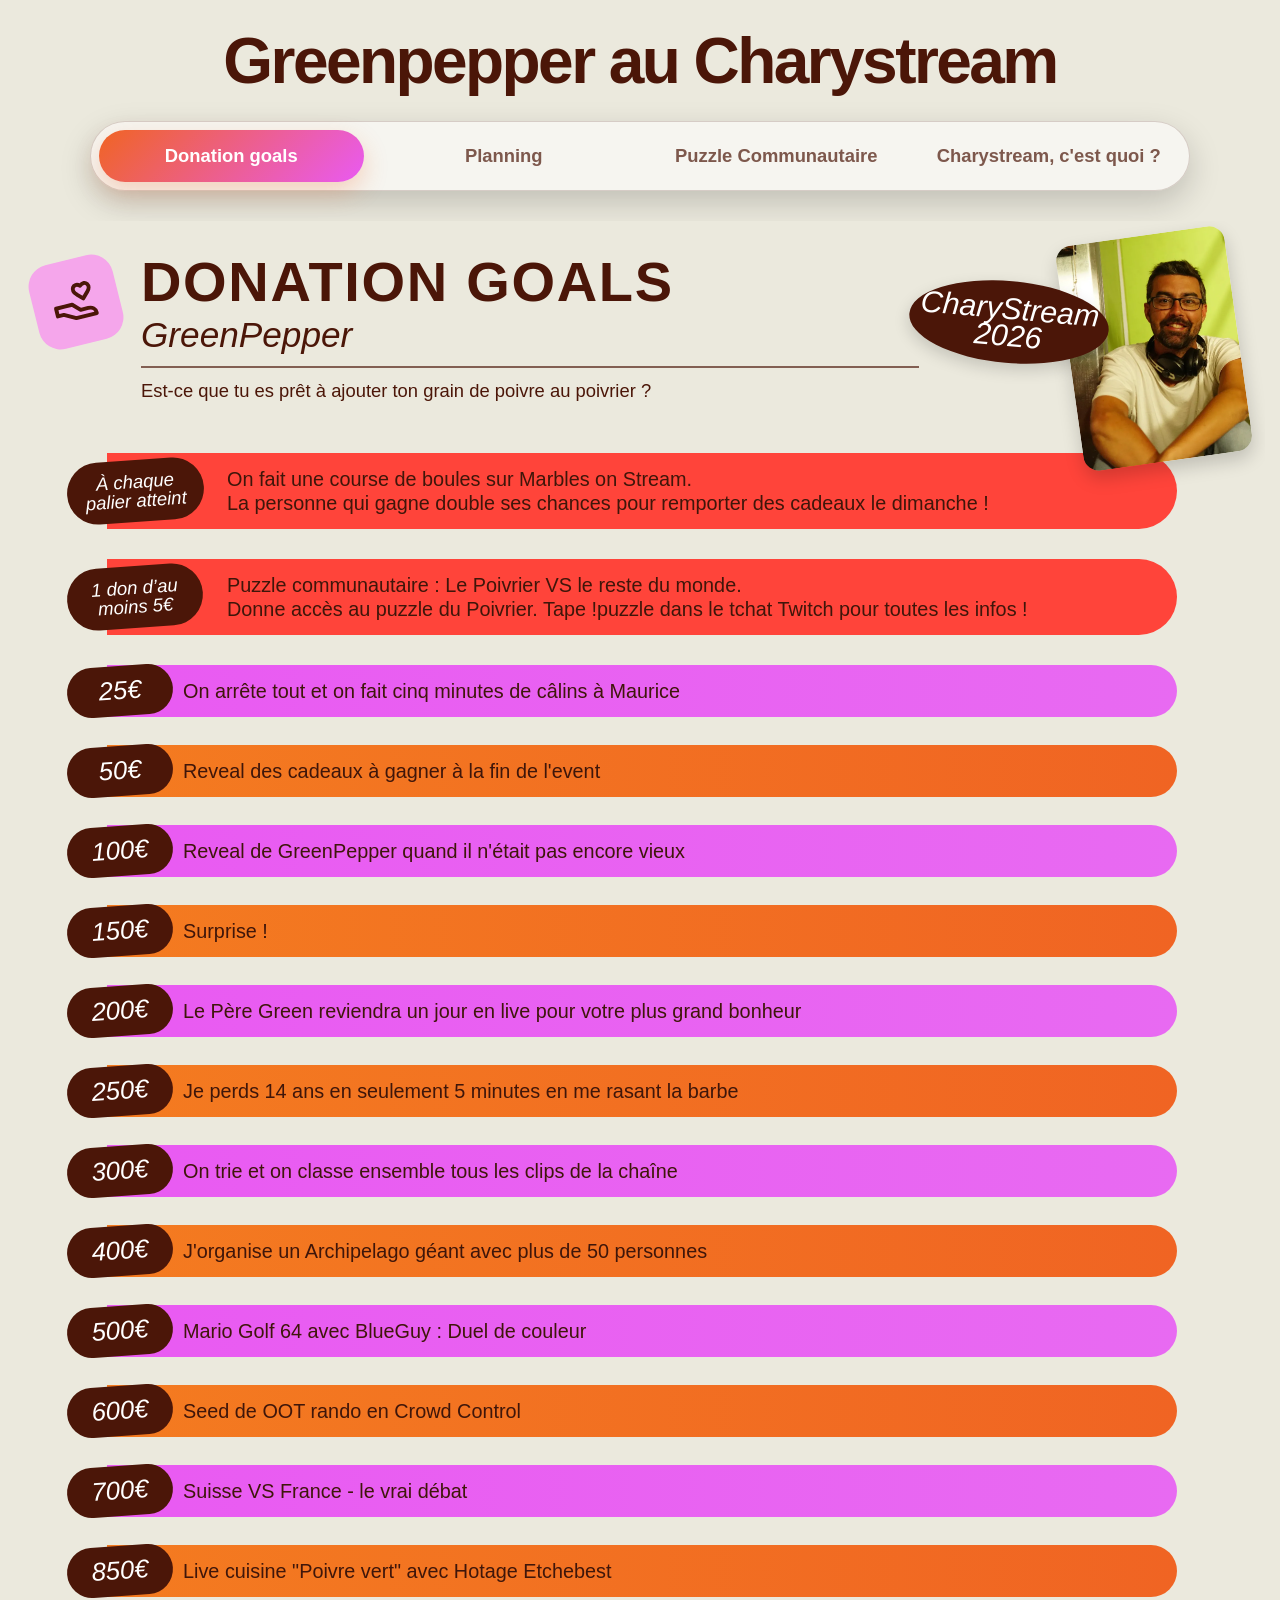
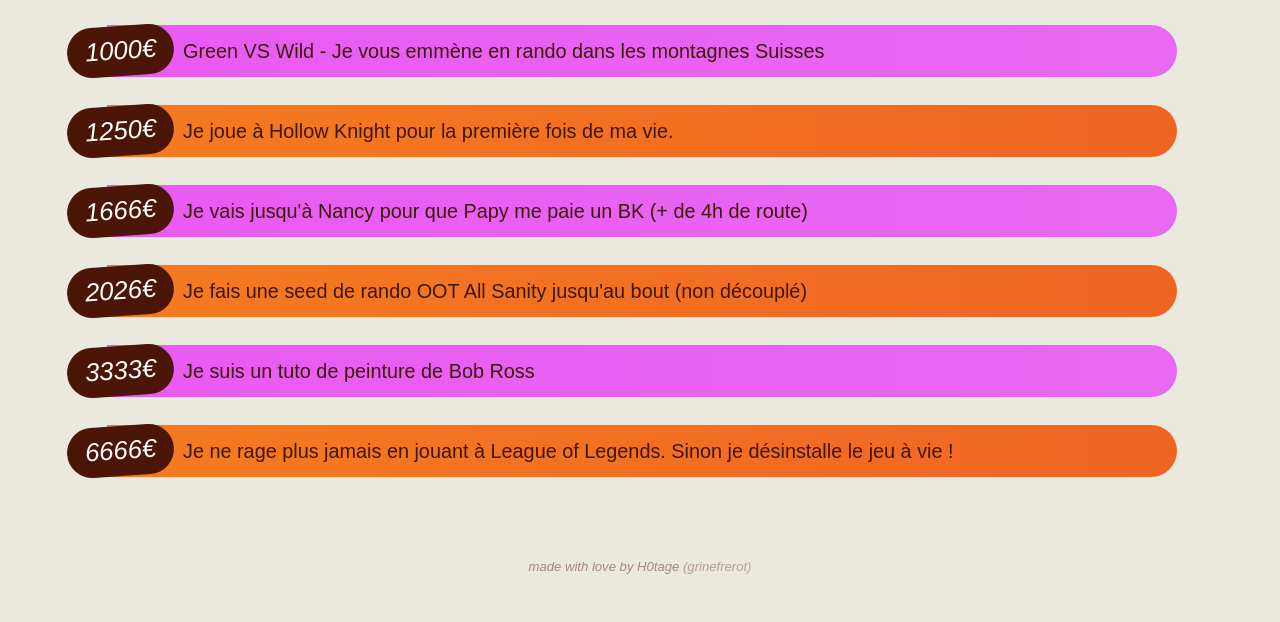
==== index.html @ 2144109a "Correct spelling of 'Lulua' and 'Bbout'" ====
<!doctype html>
<html lang="fr">
<head>
  <meta charset="utf-8">

  <title>Greenpepper au Charystream</title>

  <meta name="viewport" content="width=device-width, initial-scale=1">

  <link rel="stylesheet" href="css/style.css">
  <script src="js/app.js" defer></script>
</head>

<body>
  <main>
    <header class="page-title">
      <h1>Greenpepper au Charystream</h1>
    </header>

  <nav class="tabs" aria-label="Sélection du contenu">
    <button class="tab active" type="button" data-target="donation-goals">
    Donation goals
    </button>

    <button class="tab" type="button" data-target="planning">
    Planning
    </button>

    <button class="tab" type="button" data-target="puzzle-communautaire">
    Puzzle Communautaire
    </button>

    <button class="tab" type="button" data-target="charystream-info">
    Charystream, c'est quoi ?
    </button>
</nav>

    <section id="donation-goals" class="content active">
      <div class="goals-board">
        <div class="goals-header">
          <div class="goal-icon" aria-hidden="true">
            <svg viewBox="0 0 64 64">
              <path d="M18 34h9l8 8h9c5 0 8 3 8 7v1H28l-13-7H8v-9h10z"></path>
              <path d="M35 24c-7-6-1-15 6-9 7-6 13 3 6 9l-6 6z"></path>
            </svg>
          </div>

          <div class="goal-title-block">
            <h2 class="goal-title">Donation goals</h2>
            <div class="goal-subtitle">GreenPepper</div>
            <div class="header-line"></div>
            <p class="goal-intro">
              Est-ce que tu es prêt à ajouter ton grain de poivre au poivrier ?
            </p>
          </div>

          <div class="streamer-area">
            <div class="charystream-badge">CharyStream<br>2026</div>
            <img class="streamer-photo" src="assets/greenpepper.webp" alt="Greenpepper">
          </div>
        </div>

        <ul class="goals-list">
          <li class="goal-row red fil-rouge">
            <span class="amount amount-long">À chaque<br>palier atteint</span>
            <span>
              On fait une course de boules sur Marbles on Stream.<br>
              La personne qui gagne double ses chances pour remporter des cadeaux le dimanche !
            </span>
          </li>

          <li class="goal-row red fil-rouge">
            <span class="amount amount-long">1 don d’au<br>moins 5€</span>
            <span>
              Puzzle communautaire : Le Poivrier VS le reste du monde.<br>
              Donne accès au puzzle du Poivrier. Tape !puzzle dans le tchat Twitch pour toutes les infos !
            </span>
          </li>

          <li class="goal-row pink">
            <span class="amount">25€</span>
            <span>On arrête tout et on fait cinq minutes de câlins à Maurice</span>
          </li>

          <li class="goal-row orange">
            <span class="amount">50€</span>
            <span>Reveal des cadeaux à gagner à la fin de l'event</span>
          </li>

          <li class="goal-row pink">
            <span class="amount">100€</span>
            <span>Reveal de GreenPepper quand il n'était pas encore vieux</span>
          </li>

          <li class="goal-row orange">
            <span class="amount">150€</span>
            <span>Surprise !</span>
          </li>

          <li class="goal-row pink">
            <span class="amount">200€</span>
            <span>Le Père Green reviendra un jour en live pour votre plus grand bonheur</span>
          </li>

          <li class="goal-row orange">
            <span class="amount">250€</span>
            <span>Je perds 14 ans en seulement 5 minutes en me rasant la barbe</span>
          </li>

          <li class="goal-row pink">
            <span class="amount">300€</span>
            <span>On trie et on classe ensemble tous les clips de la chaîne</span>
          </li>

          <li class="goal-row orange">
            <span class="amount">400€</span>
            <span>J'organise un Archipelago géant avec plus de 50 personnes</span>
          </li>

          <li class="goal-row pink">
            <span class="amount">500€</span>
            <span>Mario Golf 64 avec BlueGuy : Duel de couleur</span>
          </li>

          <li class="goal-row orange">
            <span class="amount">600€</span>
            <span>Seed de OOT rando en Crowd Control</span>
          </li>

          <li class="goal-row pink">
            <span class="amount">700€</span>
            <span>Suisse VS France - le vrai débat</span>
          </li>

          <li class="goal-row orange">
            <span class="amount">850€</span>
            <span>Live cuisine "Poivre vert" avec Hotage Etchebest</span>
          </li>

          <li class="goal-row pink">
            <span class="amount">1000€</span>
            <span>Green VS Wild - Je vous emmène en rando dans les montagnes Suisses</span>
          </li>

          <li class="goal-row orange">
            <span class="amount">1250€</span>
            <span>Je joue à Hollow Knight pour la première fois de ma vie.</span>
          </li>

          <li class="goal-row pink">
            <span class="amount">1666€</span>
            <span>Je vais jusqu'à Nancy pour que Papy me paie un BK (+ de 4h de route)</span>
          </li>

          <li class="goal-row orange">
            <span class="amount">2026€</span>
            <span>Je fais une seed de rando OOT All Sanity jusqu'au bout (non découplé)</span>
          </li>

          <li class="goal-row pink">
            <span class="amount">3333€</span>
            <span>Je suis un tuto de peinture de Bob Ross</span>
          </li>

          <li class="goal-row orange">
            <span class="amount">6666€</span>
            <span>Je ne rage plus jamais en jouant à League of Legends. Sinon je désinstalle le jeu à vie !</span>
          </li>
        </ul>
      </div>
    </section>

    <section id="planning" class="content">
      <div class="schedule-board">
        <header class="schedule-header">
          <h2>Planning du week-end</h2>
          <p>Programme définitif du Charystream.</p>
        </header>

        <div class="schedule-timeline" aria-label="Planning vertical du Charystream">
          <div class="day-separator">
            <span>Vendredi · 4 activités</span>
          </div>

          <article class="schedule-item orange"
            data-start="2026-07-03T16:00:00+02:00"
            data-end="2026-07-03T17:30:00+02:00">
            <div class="schedule-time">16h - 17h30</div>
            <div class="schedule-content">
              <h3>Start</h3>
              <p>Accueil : Blabla + donation goals</p>
            </div>
          </article>

          <article class="schedule-item pink"
            data-start="2026-07-03T17:30:00+02:00"
            data-end="2026-07-03T18:30:00+02:00">
            <div class="schedule-time">17h30 - 18h30</div>
            <div class="schedule-content">
              <h3>Puzzle communautaire</h3>
              <p>Présentation et explications</p>

              <div class="people-list">
                <span class="person-chip">Cryo</span>
                <span class="person-chip">Lulaa</span>
                <span class="person-chip">La_Debandade_Live</span>
                <span class="person-chip">Louvina</span>
                <span class="person-chip">Akylusan</span>
                <span class="person-chip">Bubble_kittycat</span>
                <span class="person-chip">MatthFlow</span>
                <span class="person-chip">GreenPepper</span>
                <span class="person-chip">Keroex</span>
                <span class="person-chip">Miss_Queenie</span>
                <span class="person-chip">Baout</span>
              </div>
            </div>
          </article>

          <article class="schedule-item orange"
            data-start="2026-07-03T18:30:00+02:00"
            data-end="2026-07-03T21:00:00+02:00">
            <div class="schedule-time">18h30 - 21h</div>
            <div class="schedule-content">
              <h3>JackBox Party</h3>
              <p>Avec streameureuses + viewereuses</p>
            </div>
          </article>

          <article class="schedule-item pink"
            data-start="2026-07-03T21:00:00+02:00"
            data-end="2026-07-04T00:00:00+02:00">
            <div class="schedule-time">21h - 00h</div>
            <div class="schedule-content">
              <h3>A Way Out</h3>
              <p>Coop à deux</p>

              <div class="people-list">
                <span class="person-chip">Eido</span>
              </div>
            </div>
          </article>

          <div class="day-separator">
            <span>Samedi · 8 activités</span>
          </div>

          <article class="schedule-item orange"
            data-start="2026-07-04T00:00:00+02:00"
            data-end="2026-07-04T01:00:00+02:00">
            <div class="schedule-time">00h - 1h</div>
            <div class="schedule-content">
              <h3>A Way Out</h3>
              <p>Coop à deux</p>

              <div class="people-list">
                <span class="person-chip">Eido</span>
              </div>
            </div>
          </article>

          <article class="schedule-item pink"
            data-start="2026-07-04T09:00:00+02:00"
            data-end="2026-07-04T11:00:00+02:00">
            <div class="schedule-time">9h - 11h</div>
            <div class="schedule-content">
              <h3>Déjeuner + blabla</h3>
              <p>On se réveille chill, on mange, on fait le point sur l'event.</p>
            </div>
          </article>

          <article class="schedule-item orange"
            data-start="2026-07-04T11:00:00+02:00"
            data-end="2026-07-04T14:00:00+02:00">
            <div class="schedule-time">11h - 14h</div>
            <div class="schedule-content">
              <h3>Just Shapes &amp; Beats</h3>
              <p>Speedrun Any% + BossRush% + libre</p>
            </div>
          </article>

          <article class="schedule-item pink"
            data-start="2026-07-04T14:00:00+02:00"
            data-end="2026-07-04T15:00:00+02:00">
            <div class="schedule-time">14h - 15h</div>
            <div class="schedule-content">
              <h3>Point de situation event</h3>
              <p>Donation goals, explications sur l'association, puzzle, ...</p>
            </div>
          </article>

          <article class="schedule-item orange"
            data-start="2026-07-04T15:00:00+02:00"
            data-end="2026-07-04T16:00:00+02:00">
            <div class="schedule-time">15h - 16h</div>
            <div class="schedule-content">
              <h3>Coffee break</h3>
              <p>Vidéo aléatoire pour vous occuper sans moi</p>
            </div>
          </article>

          <article class="schedule-item pink"
            data-start="2026-07-04T16:00:00+02:00"
            data-end="2026-07-04T17:00:00+02:00">
            <div class="schedule-time">16h - 17h</div>
            <div class="schedule-content">
              <h3>OOT Randomizer</h3>
              <p>Annonce très spéciale</p>
            </div>
          </article>

          <article class="schedule-item orange"
            data-start="2026-07-04T17:00:00+02:00"
            data-end="2026-07-04T21:00:00+02:00">
            <div class="schedule-time">17h - 21h</div>
            <div class="schedule-content">
              <h3>OOT Randomizer</h3>
              <p>Avec Monsieur Papy_Grant</p>

              <div class="people-list">
                <span class="person-chip">Papy_Grant</span>
              </div>
            </div>
          </article>

          <article class="schedule-item pink"
            data-start="2026-07-04T21:00:00+02:00"
            data-end="2026-07-05T00:00:00+02:00">
            <div class="schedule-time">21h - 00h</div>
            <div class="schedule-content">
              <h3>Jeux communautaires</h3>
              <p>Quizz culture G, Guess the Audio, Le Juste Prix</p>

              <div class="people-list">
                <span class="person-chip">Toutes personnes intéressées</span>
              </div>
            </div>
          </article>

          <div class="day-separator">
            <span>Dimanche · 7 activités</span>
          </div>

          <article class="schedule-item orange"
            data-start="2026-07-05T00:00:00+02:00"
            data-end="2026-07-05T03:00:00+02:00">
            <div class="schedule-time">00h - 03h</div>
            <div class="schedule-content">
              <h3>MECCHA CHAMELEON</h3>
              <p>Coop avec pleins de gens ZINZIN</p>

              <div class="people-list">
                <span class="person-chip">Eido</span>
                <span class="person-chip">Akylusan</span>
                <span class="person-chip">B_Bulle</span>
                <span class="person-chip">Cryo</span>
                <span class="person-chip">et pleins d'autres zinzin !</span>
              </div>
            </div>
          </article>

          <article class="schedule-item pink"
            data-start="2026-07-05T10:00:00+02:00"
            data-end="2026-07-05T11:00:00+02:00">
            <div class="schedule-time">10h - 11h</div>
            <div class="schedule-content">
              <h3>Réveil déjeuner + blabla</h3>
              <p>Tout doux... y fait chaud !</p>
            </div>
          </article>

          <article class="schedule-item orange"
            data-start="2026-07-05T11:00:00+02:00"
            data-end="2026-07-05T15:00:00+02:00">
            <div class="schedule-time">11h - 15h</div>
            <div class="schedule-content">
              <h3>Biped 2</h3>
              <p>Coop à deux</p>

              <div class="people-list">
                <span class="person-chip">Cryo</span>
              </div>
            </div>
          </article>

          <article class="schedule-item pink"
            data-start="2026-07-05T15:00:00+02:00"
            data-end="2026-07-05T16:00:00+02:00">
            <div class="schedule-time">15h - 16h</div>
            <div class="schedule-content">
              <h3>Coffee Break</h3>
              <p>Vidéo aléatoire pour vous occuper sans moi</p>
            </div>
          </article>

          <article class="schedule-item orange"
            data-start="2026-07-05T16:00:00+02:00"
            data-end="2026-07-05T19:00:00+02:00">
            <div class="schedule-time">16h - 19h</div>
            <div class="schedule-content">
              <h3>Sword of the Sea</h3>
              <p>Découverte avec vous de cette pépite</p>
            </div>
          </article>

          <article class="schedule-item pink"
            data-start="2026-07-05T19:00:00+02:00"
            data-end="2026-07-05T20:00:00+02:00">
            <div class="schedule-time">19h - 20h</div>
            <div class="schedule-content">
              <h3>Les KDO !</h3>
              <p>Tirage au sooooort !</p>
            </div>
          </article>

          <article class="schedule-item orange"
            data-start="2026-07-05T20:00:00+02:00"
            data-end="2026-07-06T00:00:00+02:00">
            <div class="schedule-time">20h - 00h</div>
            <div class="schedule-content">
              <h3>Mini jeux</h3>
              <p>Pour terminer l'event en beauté</p>

              <div class="people-list">
                <span class="person-chip">Tout pleins de belles personnes</span>
              </div>
            </div>
          </article>
        </div>
      </div>
    </section>

<section id="puzzle-communautaire" class="content">
  <div class="puzzle-board">
    <header class="puzzle-header">
      <h2>Puzzle Communautaire</h2>
      <p>Le Poivrier VS le reste du monde</p>
      <p class="puzzle-credit">Merci Lorexe pour la création de ce tutoriel</p>
    </header>

    <div class="puzzle-content">
      <article class="puzzle-hero-card">
        <div>
          <h3>Principe du jeu</h3>
          <p>
            Il s’agit d’un puzzle communautaire multijoueur. En début de partie,
            vous n’avez pas toutes les pièces : seulement une poignée d’environ
            270 pièces.
          </p>
          <p>
            De nouveaux lots de 100 pièces se débloquent au fur et à mesure que
            le puzzle avance.
          </p>
          <p>
            Si vous voyez d’autres pièces bouger, ce n’est pas un fantôme :
            d’autres personnes jouent en même temps.
          </p>
        </div>

        <div class="puzzle-quick-info">
          <span>🧩 Multijoueur</span>
          <span>🔓 Pièces débloquées progressivement</span>
          <span>💬 Mini-chat intégré</span>
        </div>
      </article>

<article class="puzzle-card">
  <h3>Comment rejoindre ?</h3>

  <p>
    Rendez-vous sur la page du jeu, puis connectez-vous avec les informations
    reçues avec le guide.
  </p>

  <a class="puzzle-button" href="https://jigsaw-ap.netlify.app/" target="_blank" rel="noopener">
    Ouvrir le jeu
  </a>

  <p class="puzzle-note">
    Il n’y a pas besoin de mot de passe : remplissez les champs demandés,
    puis cliquez sur <strong>Login &amp; Connect</strong>.
  </p>

  <img
    class="puzzle-screen"
    src="assets/puzzle_screen1.webp"
    alt="Écran de connexion au puzzle communautaire"
  >
</article>

      <article class="puzzle-card">
        <h3>Étape 1 — Télécharger l’image CharyStream</h3>
        <p>
          Avant de rejoindre la partie, téléchargez l’image CharyStream qui servira
          d’image de référence pour le puzzle.
        </p>

        <a class="puzzle-button" href="assets/Puzzle_CharyStream.webp" download>
        Télécharger l’image
        </a>
      </article>

<article class="puzzle-card">
  <h3>Étape 2 — Choisir l’image du puzzle</h3>

  <p>
    Dans le menu de droite du jeu, cliquez sur
    <strong>load custom image</strong>, puis sélectionnez l’image CharyStream
    téléchargée sur votre ordinateur.
  </p>

  <p>
    Si l’image apparaît correctement à l’écran, vous pouvez rejoindre la partie
    en cliquant sur le bouton vert <strong>Start</strong>.
  </p>

  <img
    class="puzzle-screen"
    src="assets/puzzle_screen2.webp"
    alt="Bouton load custom image dans le menu du puzzle"
  >
</article>

      <article class="puzzle-card">
        <h3>Étape 3 — Déplacer et pivoter les pièces</h3>
        <p>
          Les pièces se déplacent en maintenant le clic de la souris. Elles se déposent
          quand vous relâchez le clic.
        </p>
        <p>
          Tant que vous avez une pièce “en main”, utilisez la molette pour la faire
          tourner de 90°.
        </p>
      </article>

      <article class="puzzle-card">
        <h3>Étape 4 — Assembler les pièces</h3>
        <p>
          Si deux pièces peuvent s’assembler, elles le feront automatiquement
          lorsque vous les déposez côte à côte.
        </p>
      </article>

      <article class="puzzle-card">
  <h3>Étape 5 — Comprendre l’avancement</h3>

  <p>
    En haut à droite, le jeu affiche l’état d’avancement du puzzle.
  </p>

  <img
    class="puzzle-screen puzzle-screen-small"
    src="assets/puzzle_screen3.webp"
    alt="Indicateurs Merges du puzzle"
  >

  <div class="puzzle-definition-list">
    <div>
      <strong>Merges</strong>
      <span>Nombre total d’assemblages déjà réalisés.</span>
    </div>

    <div>
      <strong>Merges possible</strong>
      <span>Nombre d’assemblages réalisables avec les pièces actuellement disponibles.</span>
    </div>
  </div>

  <p class="puzzle-note">
    Exemple : s’il y a 20 assemblages réalisés et 70 assemblages possibles,
    il reste 50 assemblages à faire.
  </p>
</article>

      <article class="puzzle-card">
        <h3>Jouer sur écran tactile</h3>
        <p>
          Le jeu est utilisable sur écran tactile. La différence principale concerne
          la rotation des pièces.
        </p>
        <p>
          Quand vous déplacez une pièce avec un doigt, elle peut pivoter à 90°
          en déplaçant un deuxième doigt sur l’écran.
        </p>
      </article>

      <article class="puzzle-final-card">
        <h3>Bon jeu à tous.tes</h3>
        <p>
          Coopérez, discutez dans le mini-chat et aidez le Poivrier à venir à bout
          du puzzle communautaire.
        </p>
      </article>
    </div>
  </div>
</section>

<section id="charystream-info" class="content">
  <div class="charystream-board">
    <header class="charystream-header">
      <h2>Charystream, c'est quoi ?</h2>
      <p>Un événement caritatif en stream au profit de la lutte contre la sclérose en plaques.</p>
    </header>

<article class="charystream-hero-card">
  <h3>Le cœur battant de la solidarité</h3>

  <div class="charystream-date-badge">
    <strong>Édition 2026</strong>
    <span>Du vendredi 3 au dimanche 5 juillet 2026</span>
  </div>

  <p>
    CharyStream rassemble des streamer.euse.s autour d’une cause commune :
    soutenir la lutte contre la sclérose en plaques.
  </p>

        <p>
          Pendant l’événement, les lives, les activités et les dons permettent de
          sensibiliser le public, de soutenir la recherche et d’améliorer le quotidien
          des personnes touchées par la maladie.
        </p>

        <a class="charystream-button" href="https://charystream.com/" target="_blank" rel="noopener">
          Voir le site officiel
        </a>
      </article>

      <div class="charystream-stat-grid">
        <article class="charystream-stat-card">
          <strong>2025</strong>
          <span>Première édition</span>
        </article>

        <article class="charystream-stat-card">
          <strong>21</strong>
          <span>Streamer.euse.s</span>
        </article>

        <article class="charystream-stat-card">
          <strong>18 059,75 €</strong>
          <span>Récoltés en 3 jours</span>
        </article>
      </div>

      <article class="charystream-card">
        <h3>Pourquoi cet événement existe ?</h3>

        <p>
          La sclérose en plaques est une maladie neurologique chronique et invalidante.
          CharyStream vise à réunir une communauté autour du divertissement tout en
          donnant de la visibilité à cette pathologie.
        </p>

        <p>
          L’événement met aussi en avant des témoignages et des activités éducatives
          pour mieux comprendre la maladie et les réalités vécues par les personnes concernées.
        </p>
      </article>

      <article class="charystream-card">
        <h3>À qui vont les dons ?</h3>

        <p>
          Les dons soutiennent France Sclérose en Plaques, une structure engagée dans
          la recherche, l’accompagnement des personnes malades et la sensibilisation.
        </p>

        <a class="charystream-button secondary" href="https://www.arsep.org/" target="_blank" rel="noopener">
          En savoir plus sur France Sclérose en Plaques
        </a>
      </article>
    </div>
  </div>
</section>
    
    <footer class="site-footer">
      made with love by H0tage <span>(grinefrerot)</span>
    </footer>
  </main>
</body>
</html>
---- css/style.css ----
/* ================================
   Variables globales
   ================================ */

:root {
  --page-bg: #ebe9dd;
  --brown: #4b1608;
  --orange: #f06423;
  --pink: #e95af2;
  --red: #ff443a;
  --text: #3f160a;
  --line: rgba(75, 22, 8, 0.65);
  --tab-bg: rgba(255, 255, 255, 0.55);
  --shadow: rgba(0, 0, 0, 0.18);
  --border: rgba(66, 21, 8, 0.18);
}


/* ================================
   Base générale
   ================================ */

* {
  box-sizing: border-box;
}

html,
body {
  margin: 0;
  padding: 0;
  min-height: 100%;
  background: var(--page-bg);
  color: var(--text);
  font-family: Arial, Helvetica, sans-serif;
}

body {
  padding: 28px 14px 48px;
}

main {
  width: 100%;
  max-width: 1250px;
  margin: 0 auto;
}


/* ================================
   Titre principal
   ================================ */

.page-title {
  text-align: center;
  margin-bottom: 26px;
}

.page-title h1 {
  margin: 0;
  font-size: clamp(2rem, 5vw, 4rem);
  line-height: 1.05;
  letter-spacing: -0.04em;
  color: var(--brown);
}


/* ================================
   Onglets
   ================================ */

.tabs {
  display: grid;
  grid-template-columns: repeat(4, 1fr);
  gap: 8px;
  max-width: 1100px;
  margin: 0 auto 30px;
  padding: 8px;
  background: var(--tab-bg);
  border: 1px solid var(--border);
  border-radius: 999px;
  box-shadow: 0 12px 32px var(--shadow);
}

.tab {
  border: 0;
  cursor: pointer;
  padding: 16px 14px;
  border-radius: 999px;
  background: transparent;
  color: var(--brown);
  font-size: clamp(0.9rem, 2.1vw, 1.15rem);
  font-weight: 800;
  line-height: 1.1;
  opacity: 0.7;
  transition: 160ms ease;
}

.tab:hover {
  opacity: 1;
  background: rgba(255, 255, 255, 0.45);
}

.tab.active {
  opacity: 1;
  color: white;
  background: linear-gradient(135deg, var(--orange), var(--pink));
  box-shadow: 0 10px 24px rgba(240, 100, 35, 0.25);
}


/* ================================
   Affichage des onglets
   ================================ */

.content {
  display: none;
}

.content.active {
  display: block;
  animation: fadeIn 160ms ease;
}


/* ================================
   Donation goals — conteneur
   ================================ */

.goals-board {
  position: relative;
  width: 100%;
  padding: 34px 18px 48px;
  background: var(--page-bg);
  overflow: hidden;
}


/* ================================
   Donation goals — en-tête
   ================================ */

.goals-header {
  position: relative;
  display: grid;
  grid-template-columns: 90px 1fr 310px;
  align-items: start;
  gap: 18px;
  min-height: 180px;
  margin-bottom: 18px;
}

.goal-icon {
  width: 86px;
  height: 86px;
  border-radius: 22px;
  background: #f5a6eb;
  transform: rotate(-14deg);
  display: flex;
  align-items: center;
  justify-content: center;
  margin-top: 4px;
}

.goal-icon svg {
  width: 56px;
  height: 56px;
  stroke: var(--brown);
  stroke-width: 4.5;
  fill: none;
  stroke-linecap: round;
  stroke-linejoin: round;
}

.goal-title-block {
  padding-top: 0;
}

.goal-title {
  margin: 0;
  color: var(--brown);
  font-size: clamp(2.2rem, 4.5vw, 3.5rem);
  line-height: 0.95;
  font-weight: 900;
  letter-spacing: 0.03em;
  text-transform: uppercase;
}

.goal-subtitle {
  margin-top: 8px;
  color: var(--brown);
  font-size: clamp(1.5rem, 3vw, 2.2rem);
  font-style: italic;
  line-height: 1;
}

.header-line {
  height: 2px;
  width: 100%;
  margin-top: 14px;
  background: var(--line);
}

.goal-intro {
  margin: 12px 0 0;
  color: var(--brown);
  font-size: clamp(0.95rem, 1.5vw, 1.15rem);
}


/* ================================
   Donation goals — portrait
   ================================ */

.streamer-area {
  position: relative;
  min-height: 160px;
}

.charystream-badge {
  position: absolute;
  z-index: 2;
  top: 26px;
  left: -28px;
  width: 200px;
  height: 82px;
  border-radius: 50%;
  background: var(--brown);
  color: white;
  display: flex;
  align-items: center;
  justify-content: center;
  text-align: center;
  font-size: 1.9rem;
  line-height: 0.9;
  font-style: italic;
  transform: rotate(5deg);
  box-shadow: 0 6px 16px rgba(0, 0, 0, 0.16);
}

.streamer-photo {
  position: absolute;
  top: -20px;
  right: 8px;
  z-index: 1;
  width: 170px;
  aspect-ratio: 3 / 4;
  object-fit: cover;
  border-radius: 16px;
  transform: rotate(-8deg);
  box-shadow: 0 8px 18px rgba(0, 0, 0, 0.18);
}


/* ================================
   Donation goals — liste
   ================================ */

.goals-list {
  display: flex;
  flex-direction: column;
  gap: 28px;
  padding: 0 70px 0 74px;
  margin: 0;
  list-style: none;
}

.goal-row {
  position: relative;
  min-height: 52px;
  display: flex;
  align-items: center;
  padding: 12px 28px 12px 76px;
  border-radius: 0 999px 999px 0;
  color: var(--text);
  font-size: clamp(1rem, 1.55vw, 1.35rem);
  line-height: 1.25;
}

.goal-row.orange {
  background: linear-gradient(90deg, #f47b20 0%, var(--orange) 100%);
}

.goal-row.pink {
  background: linear-gradient(90deg, #e95af2 0%, #e86af2 100%);
}

.goal-row.red {
  background: linear-gradient(90deg, #ff443a 0%, var(--red) 100%);
}

.goal-row.fil-rouge {
  min-height: 76px;
  padding-left: 120px;
  margin-bottom: 2px;
}

.amount {
  position: absolute;
  left: -40px;
  top: 50%;
  transform: translateY(-50%) rotate(-4deg);
  min-width: 106px;
  height: 50px;
  padding: 0 18px;
  border-radius: 999px;
  background: var(--brown);
  color: white;
  display: flex;
  align-items: center;
  justify-content: center;
  font-size: clamp(1.2rem, 2vw, 1.65rem);
  font-style: italic;
  white-space: nowrap;
}

.amount-long {
  min-width: 136px;
  height: 62px;
  padding: 0 18px;
  font-size: clamp(0.9rem, 1.45vw, 1.2rem);
  line-height: 1.05;
  text-align: center;
  white-space: normal;
}


/* ================================
   Planning — conteneur
   ================================ */

.schedule-board {
  width: 100%;
  max-width: 1050px;
  margin: 0 auto;
  padding: 28px 18px 38px;
  background: rgba(255, 255, 255, 0.28);
  border: 1px solid var(--border);
  border-radius: 28px;
  box-shadow: 0 16px 36px var(--shadow);
}

.schedule-header {
  text-align: center;
  margin-bottom: 28px;
}

.schedule-header h2 {
  margin: 0;
  color: var(--brown);
  font-size: clamp(2rem, 4vw, 3rem);
  text-transform: uppercase;
  letter-spacing: 0.03em;
}

.schedule-header p {
  margin: 10px 0 0;
  color: rgba(75, 22, 8, 0.75);
  font-size: 1rem;
}


/* ================================
   Planning — timeline
   ================================ */

.schedule-timeline {
  position: relative;
  display: flex;
  flex-direction: column;
  gap: 18px;
  padding: 0 10px 8px 28px;
}

.schedule-timeline::before {
  content: "";
  position: absolute;
  top: 0;
  bottom: 0;
  left: 96px;
  width: 4px;
  border-radius: 999px;
  background: rgba(75, 22, 8, 0.22);
}


/* ================================
   Planning — séparateurs de jours
   ================================ */

.day-separator {
  position: relative;
  z-index: 2;
  display: flex;
  align-items: center;
  gap: 16px;
  margin: 6px 0 2px;
  padding: 6px 0;
}

.day-separator::before,
.day-separator::after {
  content: "";
  height: 3px;
  flex: 1;
  border-radius: 999px;
  background: var(--brown);
  opacity: 0.75;
}

.day-separator span {
  padding: 8px 26px;
  border-radius: 999px;
  background: var(--brown);
  color: white;
  font-size: clamp(1.1rem, 2vw, 1.45rem);
  font-weight: 900;
  text-transform: uppercase;
  letter-spacing: 0.04em;
  box-shadow: 0 8px 18px rgba(0, 0, 0, 0.16);
  white-space: nowrap;
}


/* ================================
   Planning — activités
   ================================ */

.schedule-item {
  position: relative;
  z-index: 1;
  display: grid;
  grid-template-columns: 110px 1fr;
  gap: 18px;
  align-items: stretch;
  min-height: 92px;
}

.schedule-time {
  position: relative;
  display: flex;
  align-items: center;
  justify-content: center;
  align-self: center;
  min-height: 52px;
  padding: 0 10px;
  border-radius: 999px;
  background: var(--brown);
  color: white;
  font-size: 1.05rem;
  font-weight: 900;
  font-style: italic;
  line-height: 1.05;
  text-align: center;
  box-shadow: 0 8px 18px rgba(0, 0, 0, 0.16);
}

.schedule-time::after {
  content: "";
  position: absolute;
  right: -31px;
  width: 18px;
  height: 18px;
  border: 4px solid var(--brown);
  border-radius: 50%;
  background: var(--page-bg);
}

.schedule-item.is-future .schedule-time::after {
  background: var(--page-bg);
}

.schedule-item.is-past .schedule-time::after {
  background: #111111;
  border-color: #111111;
}

.schedule-item.is-live .schedule-time::after {
  background: #36e66f;
  border-color: #18704a;
  box-shadow: 0 0 0 0 rgba(54, 230, 111, 0.65);
  animation: livePulse 2.2s ease-in-out infinite;
}

.schedule-content {
  padding: 18px 24px;
  border-radius: 24px;
  color: var(--text);
  box-shadow: 0 10px 24px rgba(0, 0, 0, 0.12);
}

.schedule-item.orange .schedule-content {
  background: linear-gradient(90deg, #f47b20 0%, var(--orange) 100%);
}

.schedule-item.pink .schedule-content {
  background: linear-gradient(90deg, #e95af2 0%, #e86af2 100%);
}

.schedule-content h3 {
  margin: 0 0 6px;
  color: var(--brown);
  font-size: clamp(1.15rem, 2vw, 1.45rem);
}

.schedule-content p {
  margin: 0;
  color: rgba(63, 22, 10, 0.9);
  font-size: clamp(0.95rem, 1.6vw, 1.1rem);
  line-height: 1.35;
}


/* ================================
   Planning — participants
   ================================ */

.people-list {
  display: flex;
  flex-wrap: wrap;
  gap: 8px;
  margin-top: 12px;
}

.person-chip {
  display: inline-flex;
  align-items: center;
  padding: 6px 12px;
  border-radius: 999px;
  background: rgba(217, 255, 235, 0.85);
  color: #18704a;
  font-size: 0.85rem;
  font-weight: 800;
  line-height: 1;
}

.person-chip::before {
  content: "●";
  margin-right: 7px;
  font-size: 0.65rem;
  color: #18704a;
}


/* ================================
   Puzzle communautaire
   ================================ */

.puzzle-board {
  width: 100%;
  max-width: 1050px;
  margin: 0 auto;
  padding: 32px 24px 40px;
  background: rgba(255, 255, 255, 0.28);
  border: 1px solid var(--border);
  border-radius: 28px;
  box-shadow: 0 16px 36px var(--shadow);
}

.puzzle-header {
  text-align: center;
  margin-bottom: 28px;
}

.puzzle-header h2 {
  margin: 0;
  color: var(--brown);
  font-size: clamp(2rem, 4vw, 3rem);
  text-transform: uppercase;
  letter-spacing: 0.03em;
}

.puzzle-header p {
  margin: 10px 0 0;
  color: rgba(75, 22, 8, 0.75);
  font-size: 1rem;
}

.puzzle-placeholder {
  padding: 36px 24px;
  text-align: center;
  background: linear-gradient(135deg, var(--orange), var(--pink));
  border-radius: 24px;
  color: var(--brown);
  font-size: 1.2rem;
  font-weight: 800;
  box-shadow: 0 10px 24px rgba(0, 0, 0, 0.12);
}


/* ================================
   Footer
   ================================ */

.site-footer {
  margin-top: 34px;
  text-align: center;
  color: rgba(75, 22, 8, 0.45);
  font-size: 0.82rem;
  font-style: italic;
}

.site-footer span {
  opacity: 0.75;
}


/* ================================
   Animations
   ================================ */

@keyframes fadeIn {
  from {
    opacity: 0;
    transform: translateY(6px);
  }

  to {
    opacity: 1;
    transform: translateY(0);
  }
}

@keyframes livePulse {
  0% {
    opacity: 0.45;
    box-shadow: 0 0 0 0 rgba(54, 230, 111, 0.65);
  }

  50% {
    opacity: 1;
    box-shadow: 0 0 0 10px rgba(54, 230, 111, 0);
  }

  100% {
    opacity: 0.45;
    box-shadow: 0 0 0 0 rgba(54, 230, 111, 0);
  }
}


/* ================================
   Responsive — tablette
   ================================ */

@media (max-width: 900px) {
  .goals-header {
    grid-template-columns: 70px 1fr;
    min-height: 160px;
  }

  .streamer-area {
    grid-column: 1 / -1;
    min-height: 120px;
  }

  .charystream-badge {
    top: 8px;
    left: auto;
    right: 128px;
    width: 150px;
    height: 62px;
    font-size: 1.35rem;
  }

  .streamer-photo {
    top: -8px;
    right: 16px;
    width: 110px;
  }

  .goal-icon {
    width: 64px;
    height: 64px;
    border-radius: 16px;
  }

  .goal-icon svg {
    width: 42px;
    height: 42px;
  }

  .goals-list {
    padding: 0 12px 0 44px;
    gap: 18px;
  }

  .goal-row {
    min-height: 48px;
    padding: 10px 18px 10px 58px;
  }

  .goal-row.fil-rouge {
    min-height: 72px;
    padding-left: 100px;
  }

  .amount {
    left: -34px;
    min-width: 84px;
    height: 42px;
    font-size: 1.1rem;
  }

  .amount-long {
    min-width: 112px;
    height: 54px;
    font-size: 0.85rem;
  }
}


/* ================================
   Responsive — planning et puzzle
   ================================ */

@media (max-width: 700px) {
  .schedule-board {
    padding: 22px 8px 30px;
    border-radius: 20px;
  }

  .schedule-timeline {
    padding-left: 8px;
    padding-right: 4px;
    gap: 14px;
  }

  .schedule-timeline::before {
    left: 64px;
  }

  .schedule-item {
    grid-template-columns: 74px 1fr;
    gap: 12px;
    min-height: 82px;
  }

  .schedule-time {
    min-height: 42px;
    padding: 0 8px;
    font-size: 0.82rem;
  }

  .schedule-time::after {
    right: -22px;
    width: 14px;
    height: 14px;
    border-width: 3px;
  }

  .schedule-content {
    padding: 14px 16px;
    border-radius: 18px;
  }

  .day-separator {
    gap: 10px;
    padding: 4px 0;
  }

  .day-separator span {
    padding: 8px 14px;
    font-size: 0.95rem;
    white-space: normal;
    text-align: center;
  }

  .person-chip {
    padding: 5px 9px;
    font-size: 0.75rem;
  }

  .puzzle-board {
    padding: 24px 12px 30px;
    border-radius: 20px;
  }

  .puzzle-placeholder {
    padding: 28px 16px;
    border-radius: 18px;
  }
}


/* ================================
   Responsive — mobile
   ================================ */

@media (max-width: 600px) {
  body {
    padding: 18px 8px 36px;
  }

  .tabs {
    border-radius: 22px;
    gap: 6px;
    padding: 6px;
  }

.tab {
  border-radius: 16px;
  padding: 11px 5px;
  font-size: 0.68rem;
}

  .goals-board {
    padding: 22px 6px 34px;
  }

  .goals-header {
    grid-template-columns: 54px 1fr;
    gap: 10px;
    min-height: 150px;
  }

  .goal-title {
    font-size: 1.9rem;
  }

  .goal-subtitle {
    font-size: 1.35rem;
  }

  .goal-intro {
    font-size: 0.9rem;
  }

  .goal-icon {
    width: 52px;
    height: 52px;
    border-radius: 14px;
  }

  .goal-icon svg {
    width: 34px;
    height: 34px;
  }

  .charystream-badge {
    right: 96px;
    width: 120px;
    height: 52px;
    font-size: 1.05rem;
  }

  .streamer-photo {
    width: 82px;
    right: 8px;
  }

  .goals-list {
    padding-left: 34px;
    padding-right: 4px;
    gap: 14px;
  }

  .goal-row {
    min-height: 44px;
    padding: 10px 12px 10px 48px;
    font-size: 0.9rem;
  }

  .goal-row.fil-rouge {
    min-height: 72px;
    padding-left: 62px;
    font-size: 0.78rem;
  }

  .amount {
    left: -30px;
    min-width: 70px;
    height: 36px;
    padding: 0 12px;
    font-size: 0.95rem;
  }

  .amount-long {
    min-width: 76px;
    height: 48px;
    padding: 0 8px;
    font-size: 0.62rem;
    line-height: 1.05;
  }
}

/* ================================
   Puzzle communautaire — contenu
   ================================ */

.puzzle-content {
  display: grid;
  gap: 20px;
}

.puzzle-hero-card,
.puzzle-card,
.puzzle-final-card {
  padding: 24px 28px;
  border: 1px solid var(--border);
  border-radius: 24px;
  box-shadow: 0 10px 24px rgba(0, 0, 0, 0.10);
}

.puzzle-hero-card {
  display: grid;
  grid-template-columns: 1.5fr 1fr;
  gap: 22px;
  background: linear-gradient(
    135deg,
    rgba(240, 100, 35, 0.95),
    rgba(233, 90, 242, 0.88)
  );
}

.puzzle-card {
  background: rgba(255, 255, 255, 0.42);
}

.puzzle-final-card {
  text-align: center;
  background: var(--brown);
  color: white;
}

.puzzle-hero-card h3,
.puzzle-card h3,
.puzzle-final-card h3 {
  margin: 0 0 12px;
  color: var(--brown);
  font-size: clamp(1.35rem, 2.5vw, 1.75rem);
}

.puzzle-final-card h3 {
  color: white;
}

.puzzle-hero-card p,
.puzzle-card p,
.puzzle-final-card p {
  margin: 0 0 10px;
  line-height: 1.48;
  font-size: 1rem;
}

.puzzle-hero-card p:last-child,
.puzzle-card p:last-child,
.puzzle-final-card p:last-child {
  margin-bottom: 0;
}

.puzzle-quick-info {
  display: flex;
  flex-direction: column;
  gap: 10px;
  align-self: center;
}

.puzzle-quick-info span {
  display: block;
  padding: 12px 14px;
  border-radius: 999px;
  background: rgba(255, 255, 255, 0.65);
  color: var(--brown);
  font-weight: 900;
}

.puzzle-button {
  display: inline-flex;
  align-items: center;
  justify-content: center;
  margin: 10px 0 12px;
  padding: 12px 18px;
  border-radius: 999px;
  background: linear-gradient(135deg, var(--orange), var(--pink));
  color: white;
  text-decoration: none;
  font-weight: 900;
  box-shadow: 0 10px 24px rgba(0, 0, 0, 0.14);
}

.puzzle-button:hover {
  transform: translateY(-1px);
}

.puzzle-note {
  color: rgba(75, 22, 8, 0.78);
  font-size: 0.95rem;
}

.puzzle-definition-list {
  display: grid;
  gap: 10px;
  margin: 14px 0;
}

.puzzle-definition-list div {
  display: grid;
  grid-template-columns: 170px 1fr;
  gap: 14px;
  padding: 14px 16px;
  border-radius: 18px;
  background: rgba(255, 255, 255, 0.55);
}

.puzzle-definition-list strong {
  color: var(--brown);
}


/* ================================
   Puzzle communautaire — responsive
   ================================ */

@media (max-width: 900px) {
  .puzzle-hero-card {
    grid-template-columns: 1fr;
  }
}

@media (max-width: 700px) {
  .puzzle-hero-card,
  .puzzle-card,
  .puzzle-final-card {
    padding: 20px 18px;
    border-radius: 20px;
  }

  .puzzle-definition-list div {
    grid-template-columns: 1fr;
    gap: 6px;
  }
}
.puzzle-credit {
  margin-top: 6px;
  color: rgba(75, 22, 8, 0.55);
  font-size: 0.9rem;
  font-style: italic;
}

/* ================================
   Puzzle communautaire — captures d'écran
   ================================ */

.puzzle-screen {
  display: block;
  width: 100%;
  max-width: 420px;
  height: auto;
  margin: 18px auto 0;
  border-radius: 18px;
  box-shadow: 0 12px 28px rgba(0, 0, 0, 0.18);
  border: 1px solid rgba(75, 22, 8, 0.12);
}

/* Variante plus petite pour l'image des Merges */
.puzzle-screen-small {
  max-width: 280px;
}

/* Responsive mobile */
@media (max-width: 600px) {
  .puzzle-screen {
    max-width: 100%;
    border-radius: 14px;
    margin-top: 14px;
  }

  .puzzle-screen-small {
    max-width: 240px;
  }
}

/* ================================
   Charystream — présentation
   ================================ */

.charystream-board {
  width: 100%;
  max-width: 1050px;
  margin: 0 auto;
  padding: 32px 24px 40px;
  background: rgba(255, 255, 255, 0.28);
  border: 1px solid var(--border);
  border-radius: 28px;
  box-shadow: 0 16px 36px var(--shadow);
}

.charystream-header {
  text-align: center;
  margin-bottom: 28px;
}

.charystream-header h2 {
  margin: 0;
  color: var(--brown);
  font-size: clamp(2rem, 4vw, 3rem);
  text-transform: uppercase;
  letter-spacing: 0.03em;
}

.charystream-header p {
  margin: 10px 0 0;
  color: rgba(75, 22, 8, 0.75);
  font-size: 1rem;
}

.charystream-content {
  display: grid;
  gap: 20px;
}

.charystream-hero-card,
.charystream-card {
  padding: 24px 28px;
  border: 1px solid var(--border);
  border-radius: 24px;
  box-shadow: 0 10px 24px rgba(0, 0, 0, 0.10);
}

.charystream-hero-card {
  background: linear-gradient(
    135deg,
    rgba(240, 100, 35, 0.95),
    rgba(233, 90, 242, 0.88)
  );
}

.charystream-card {
  background: rgba(255, 255, 255, 0.42);
}

.charystream-hero-card h3,
.charystream-card h3 {
  margin: 0 0 12px;
  color: var(--brown);
  font-size: clamp(1.35rem, 2.5vw, 1.75rem);
}

.charystream-hero-card p,
.charystream-card p {
  margin: 0 0 10px;
  line-height: 1.48;
  font-size: 1rem;
}

.charystream-stat-grid {
  display: grid;
  grid-template-columns: repeat(3, 1fr);
  gap: 18px;
}

.charystream-stat-card {
  padding: 22px 18px;
  text-align: center;
  background: var(--brown);
  color: white;
  border-radius: 24px;
  box-shadow: 0 10px 24px rgba(0, 0, 0, 0.12);
}

.charystream-stat-card strong {
  display: block;
  font-size: clamp(1.7rem, 3vw, 2.5rem);
  line-height: 1;
}

.charystream-stat-card span {
  display: block;
  margin-top: 8px;
  font-size: 0.95rem;
  opacity: 0.88;
}

.charystream-button {
  display: inline-flex;
  align-items: center;
  justify-content: center;
  margin: 12px 0 0;
  padding: 12px 18px;
  border-radius: 999px;
  background: var(--brown);
  color: white;
  text-decoration: none;
  font-weight: 900;
  box-shadow: 0 10px 24px rgba(0, 0, 0, 0.14);
}

.charystream-button.secondary {
  background: linear-gradient(135deg, var(--orange), var(--pink));
}

.charystream-button:hover {
  transform: translateY(-1px);
}

@media (max-width: 800px) {
  .charystream-stat-grid {
    grid-template-columns: 1fr;
  }
}

@media (max-width: 700px) {
  .charystream-board {
    padding: 24px 12px 30px;
    border-radius: 20px;
  }

  .charystream-hero-card,
  .charystream-card {
    padding: 20px 18px;
    border-radius: 20px;
  }
}

/* ================================
   Charystream — dates 2026
   ================================ */

.charystream-date-badge {
  display: inline-flex;
  flex-direction: column;
  gap: 4px;
  margin: 2px 0 18px;
  padding: 12px 18px;
  border-radius: 18px;
  background: var(--brown);
  color: white;
  box-shadow: 0 10px 24px rgba(0, 0, 0, 0.14);
}

.charystream-date-badge strong {
  font-size: 0.95rem;
  text-transform: uppercase;
  letter-spacing: 0.08em;
  opacity: 0.82;
}

.charystream-date-badge span {
  font-size: clamp(1.1rem, 2vw, 1.45rem);
  font-weight: 900;
  line-height: 1.1;
}

@media (max-width: 600px) {
  .charystream-date-badge {
    width: 100%;
  }
}

/* ================================
   Charystream — respiration des blocs
   ================================ */

.charystream-content {
  gap: 34px;
}

.charystream-hero-card {
  margin-bottom: 12px;
}

.charystream-stat-grid {
  gap: 24px;
  margin: 16px 0 14px;
}

.charystream-card {
  margin-top: 6px;
}
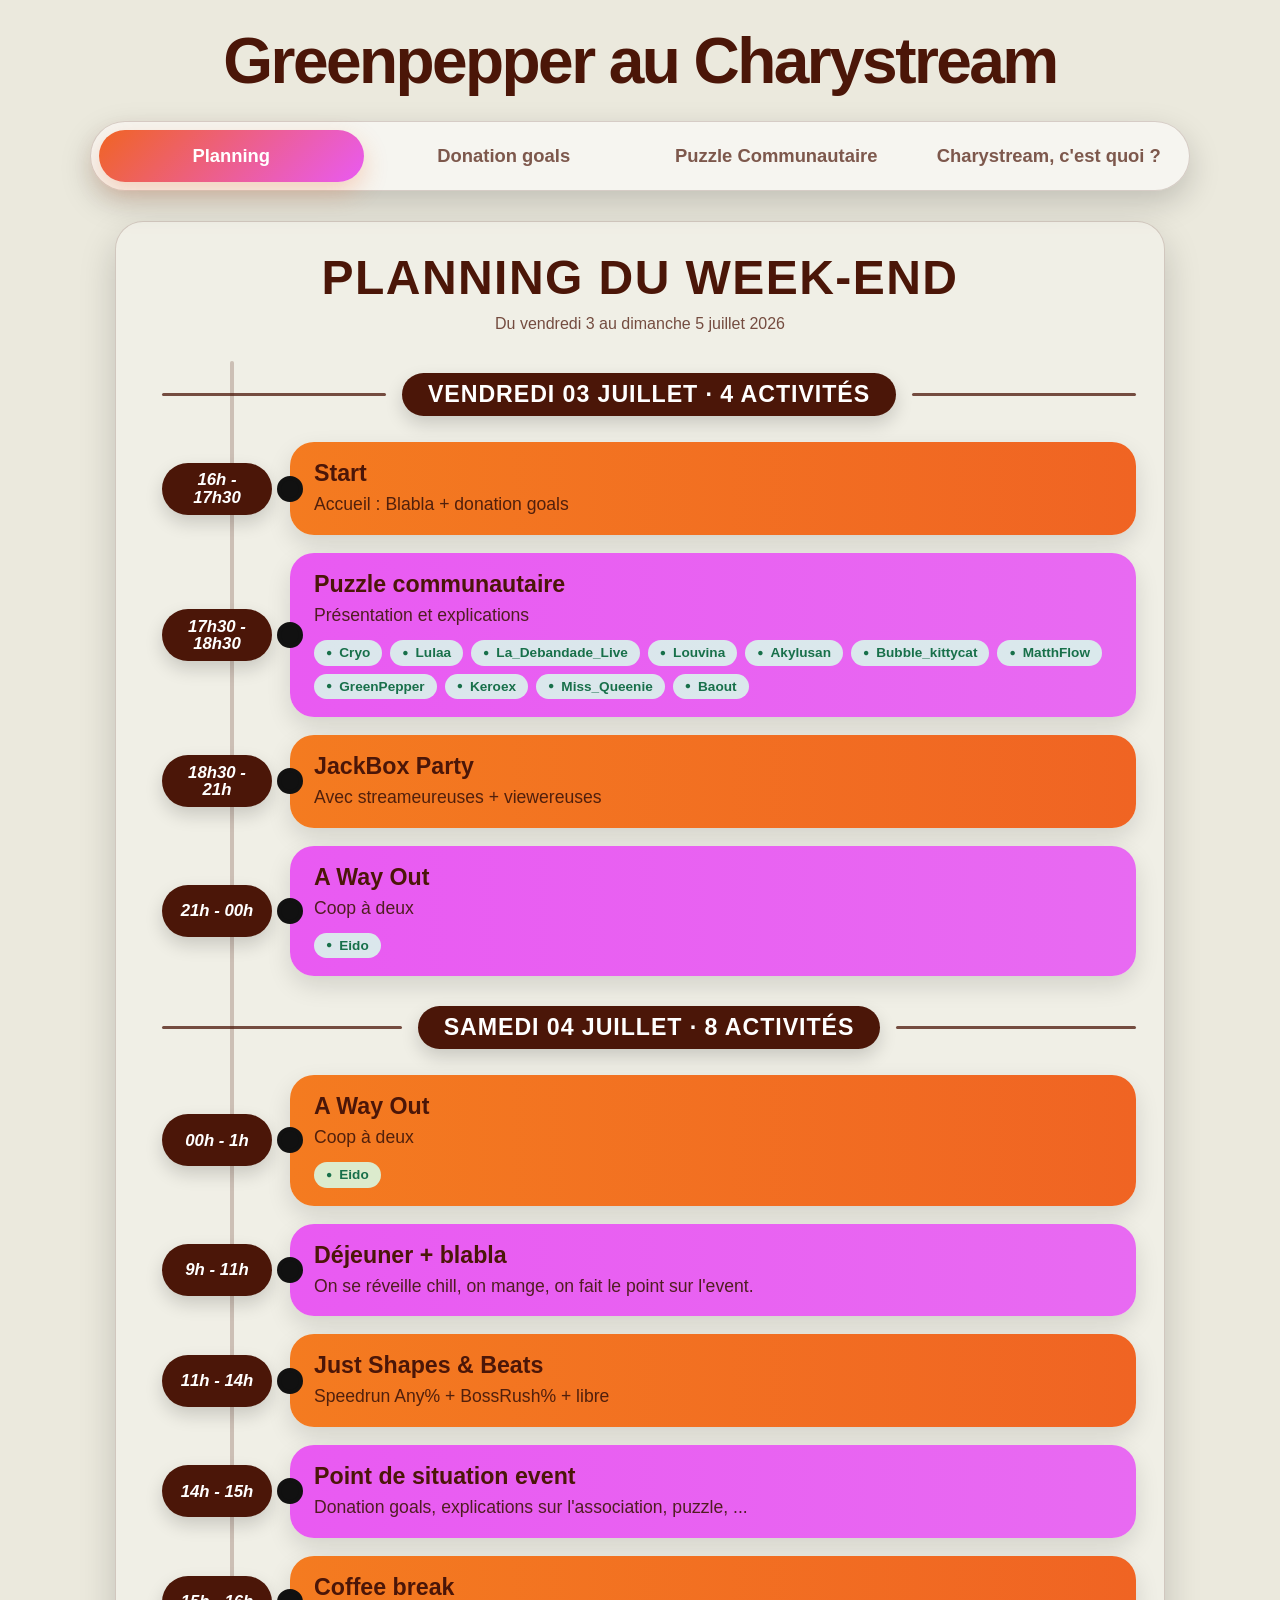
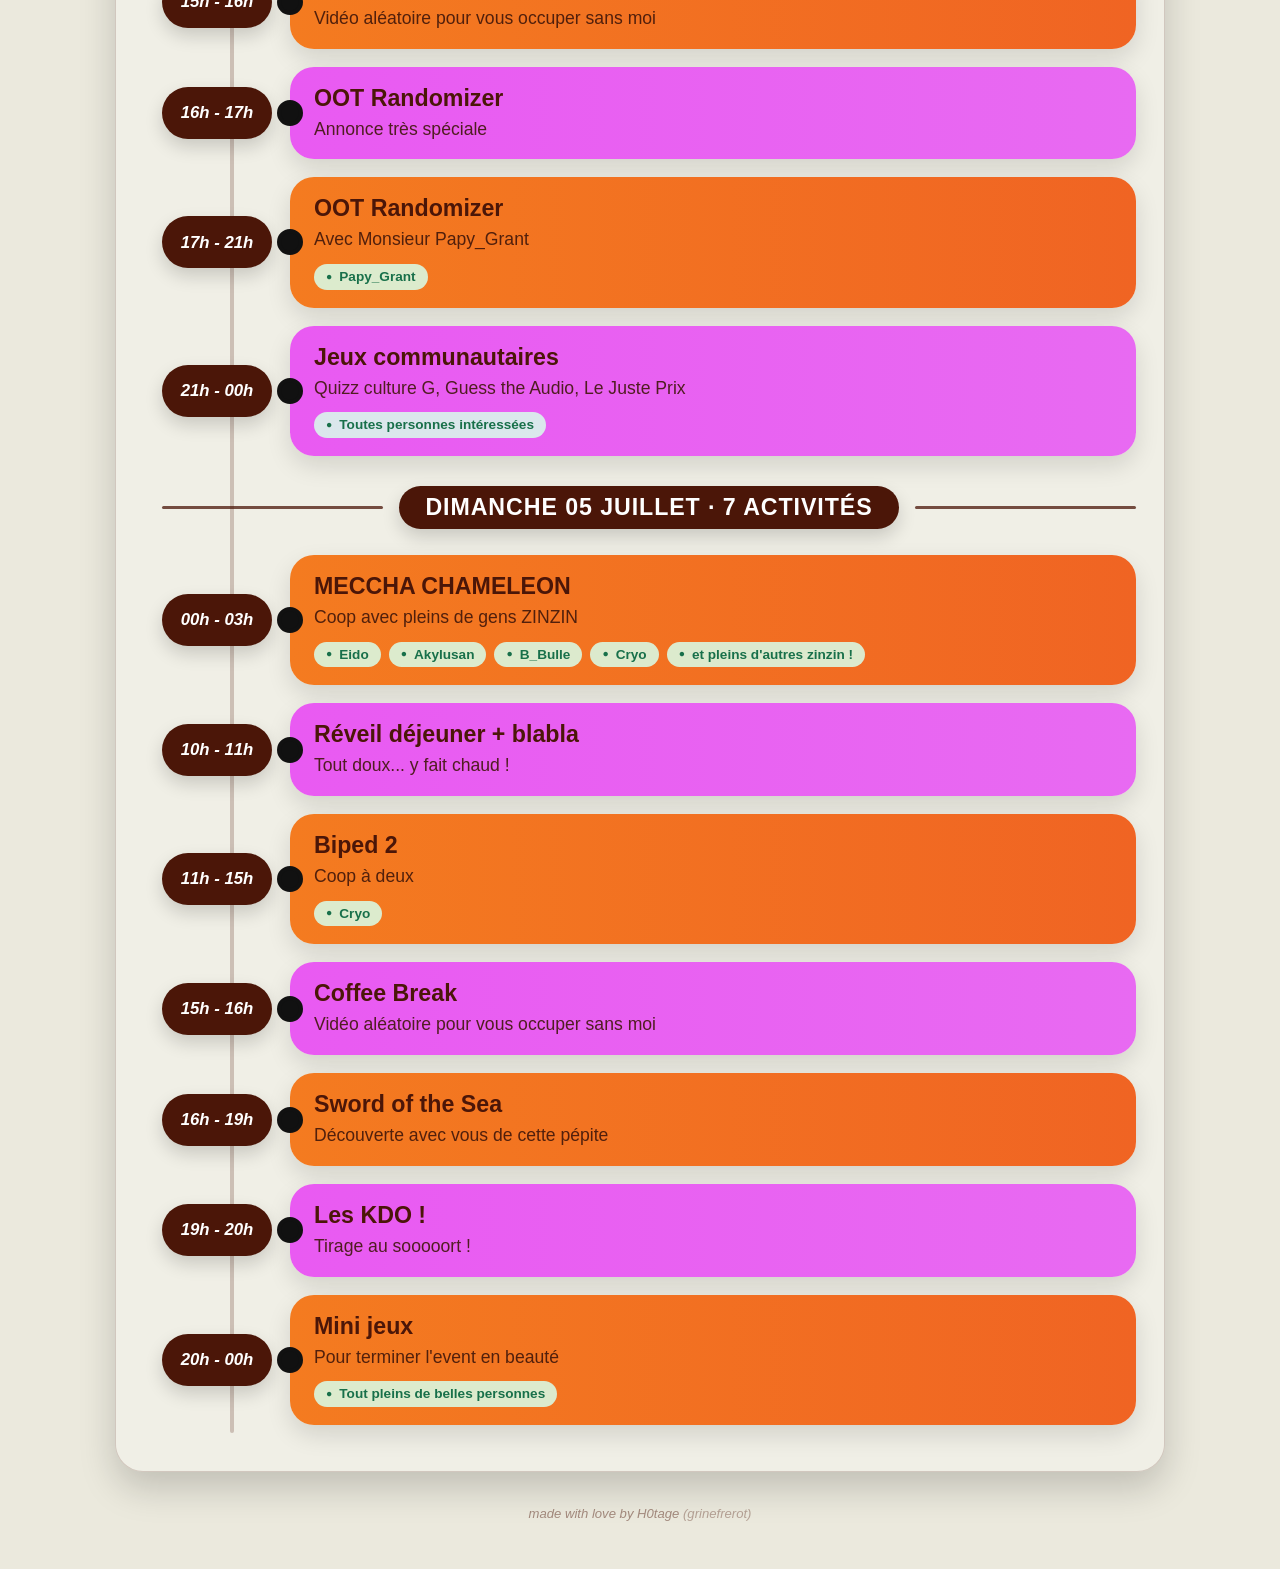
==== commit bf96a6c7: "Fix navigation buttons and section activation states Updated navigation buttons to reflect correct a" ====
--- a/index.html
+++ b/index.html
@@ -8,7 +8,7 @@
   <meta name="viewport" content="width=device-width, initial-scale=1">
 
   <link rel="stylesheet" href="css/style.css">
-  <script src="js/app.js" defer></script>
+  <script src="js/app.js?v=3" defer></script>
 </head>
 
 <body>
@@ -17,25 +17,25 @@
       <h1>Greenpepper au Charystream</h1>
     </header>
 
-  <nav class="tabs" aria-label="Sélection du contenu">
-    <button class="tab active" type="button" data-target="donation-goals">
+<nav class="tabs" aria-label="Sélection du contenu">
+  <button class="tab active" type="button" data-target="planning">
+    Planning
+  </button>
+
+  <button class="tab" type="button" data-target="donation-goals">
     Donation goals
-    </button>
-
-    <button class="tab" type="button" data-target="planning">
-    Planning
-    </button>
-
-    <button class="tab" type="button" data-target="puzzle-communautaire">
+  </button>
+
+  <button class="tab" type="button" data-target="puzzle-communautaire">
     Puzzle Communautaire
-    </button>
-
-    <button class="tab" type="button" data-target="charystream-info">
+  </button>
+
+  <button class="tab" type="button" data-target="charystream-info">
     Charystream, c'est quoi ?
-    </button>
+  </button>
 </nav>
 
-    <section id="donation-goals" class="content active">
+    <section id="donation-goals" class="content">
       <div class="goals-board">
         <div class="goals-header">
           <div class="goal-icon" aria-hidden="true">
@@ -170,16 +170,16 @@
       </div>
     </section>
 
-    <section id="planning" class="content">
+    <section id="planning" class="content active">
       <div class="schedule-board">
         <header class="schedule-header">
           <h2>Planning du week-end</h2>
-          <p>Programme définitif du Charystream.</p>
+          <p>Du vendredi 3 au dimanche 5 juillet 2026</p>
         </header>
 
         <div class="schedule-timeline" aria-label="Planning vertical du Charystream">
           <div class="day-separator">
-            <span>Vendredi · 4 activités</span>
+            <span>Vendredi 03 juillet · 4 activités</span>
           </div>
 
           <article class="schedule-item orange"
@@ -241,7 +241,7 @@
           </article>
 
           <div class="day-separator">
-            <span>Samedi · 8 activités</span>
+            <span>Samedi 04 juillet · 8 activités</span>
           </div>
 
           <article class="schedule-item orange"
@@ -337,7 +337,7 @@
           </article>
 
           <div class="day-separator">
-            <span>Dimanche · 7 activités</span>
+            <span>Dimanche 05 juillet · 7 activités</span>
           </div>
 
           <article class="schedule-item orange"
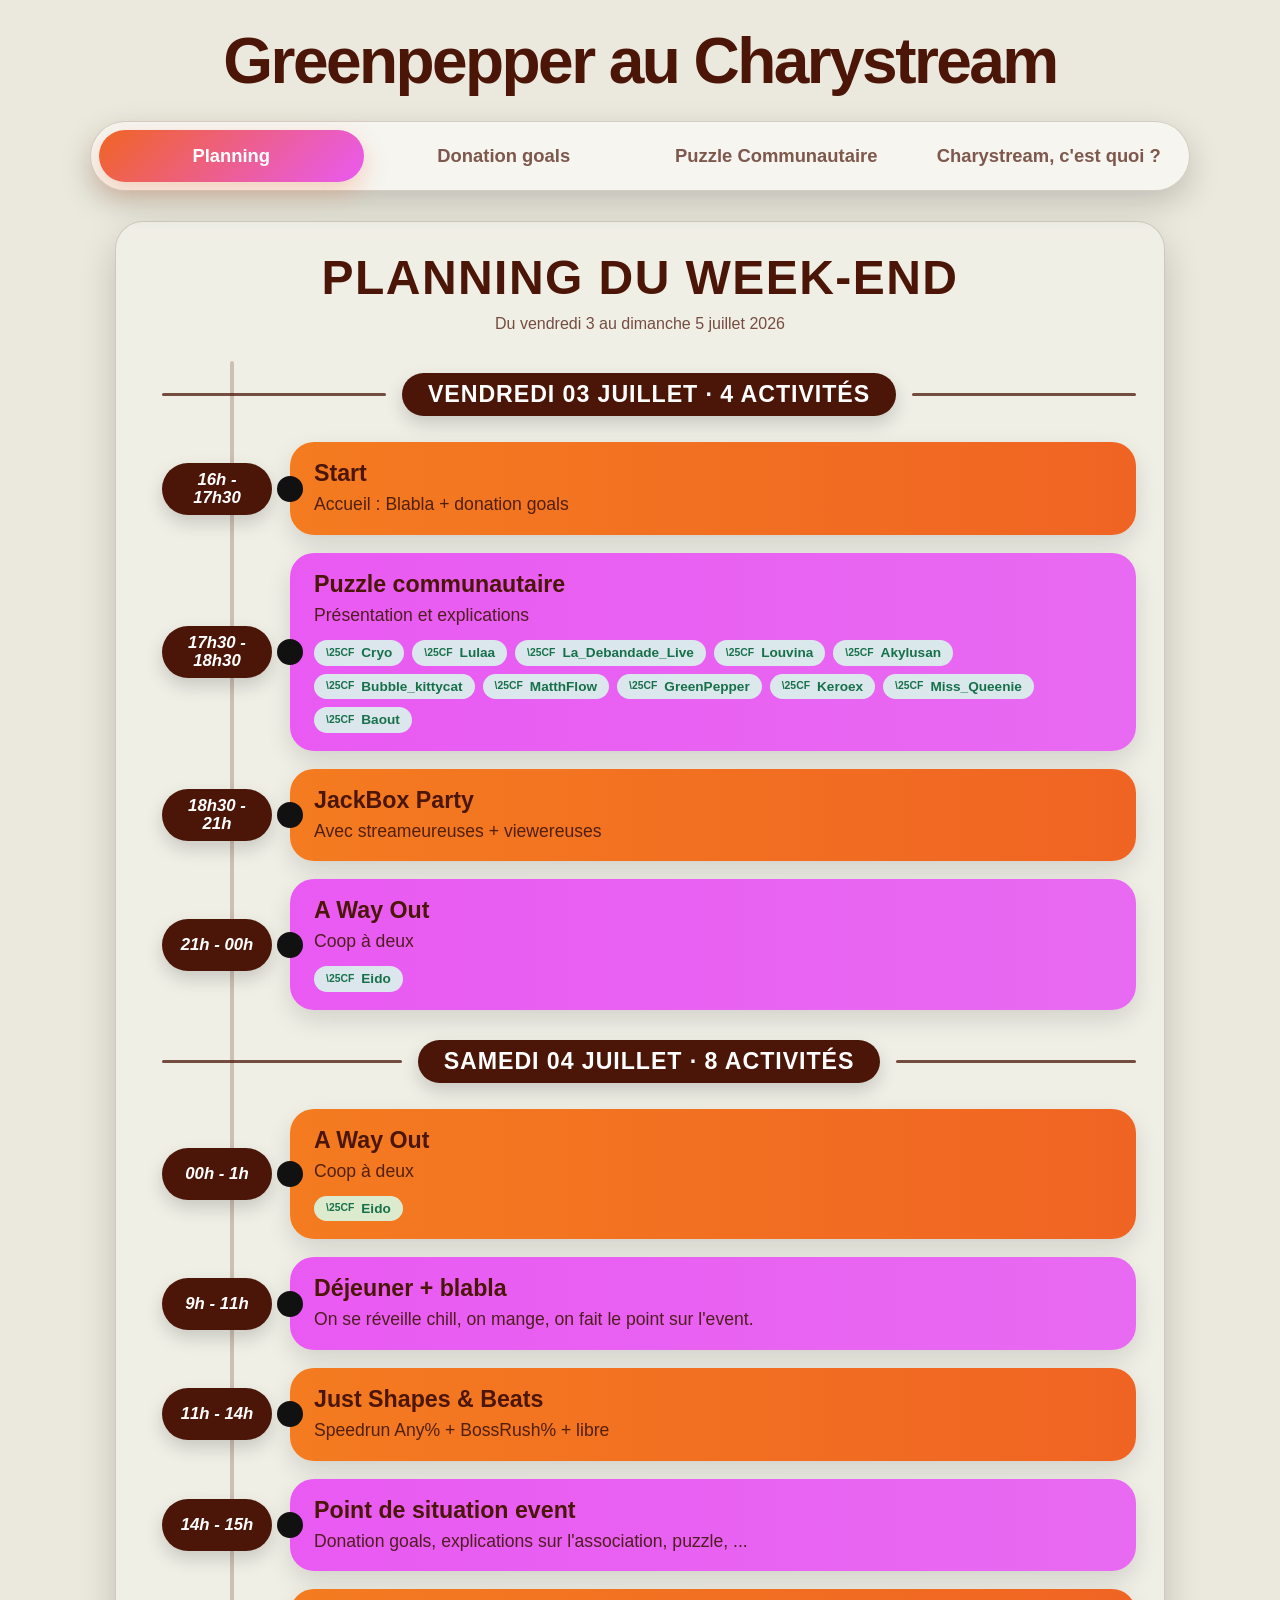
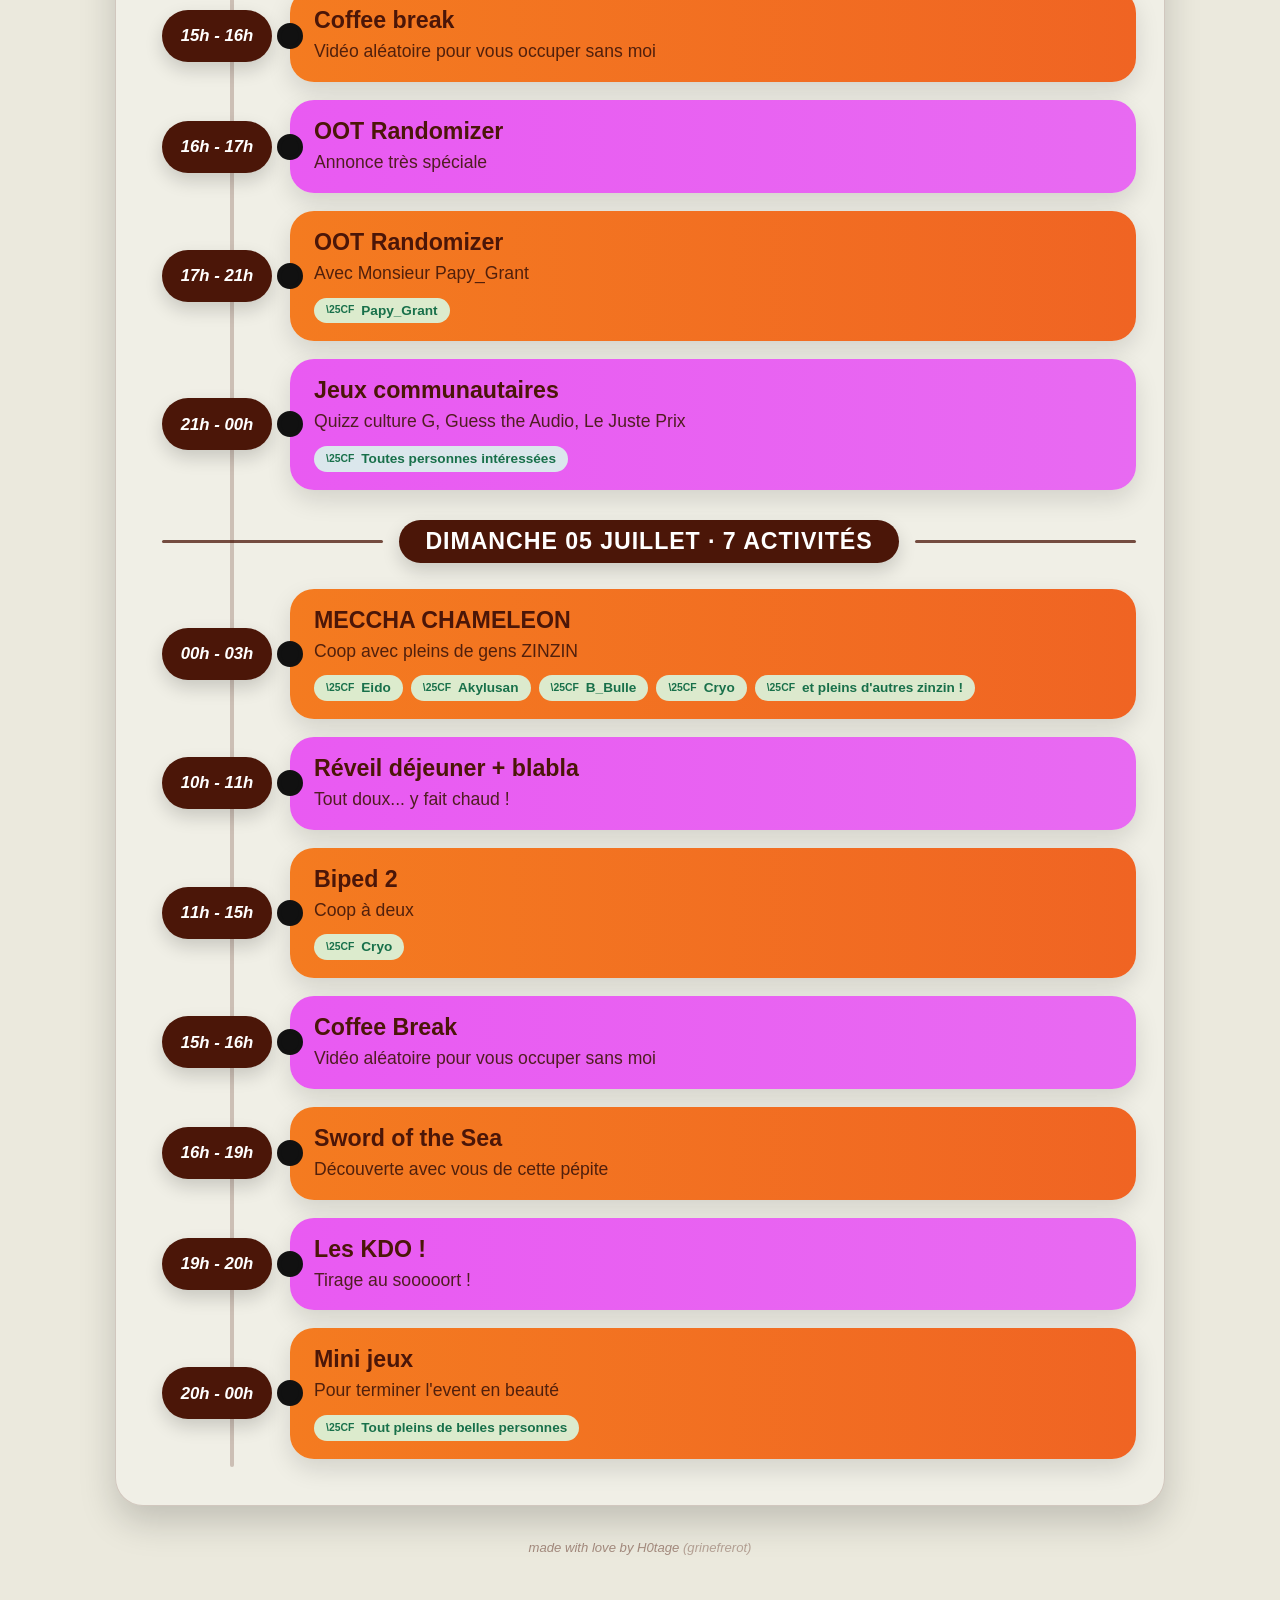
==== commit d69bd56b: "Update download link for CharyStream image" ====
--- a/index.html
+++ b/index.html
@@ -494,7 +494,7 @@
           d’image de référence pour le puzzle.
         </p>
 
-        <a class="puzzle-button" href="assets/Puzzle_CharyStream.webp" download>
+        <a class="puzzle-button" href="assets/Puzzle_CharyStream.webp?v=2" download="Puzzle_CharyStream.webp">
         Télécharger l’image
         </a>
       </article>
--- a/css/style.css
+++ b/css/style.css
@@ -1,5 +1,5 @@
 /* ================================
-   Variables globales
+   Variables
    ================================ */
 
 :root {
@@ -10,14 +10,28 @@
   --red: #ff443a;
   --text: #3f160a;
   --line: rgba(75, 22, 8, 0.65);
+  --muted: rgba(75, 22, 8, 0.75);
   --tab-bg: rgba(255, 255, 255, 0.55);
+  --panel-bg: rgba(255, 255, 255, 0.28);
+  --card-bg: rgba(255, 255, 255, 0.42);
+  --soft-card-bg: rgba(255, 255, 255, 0.55);
+  --border: rgba(66, 21, 8, 0.18);
   --shadow: rgba(0, 0, 0, 0.18);
-  --border: rgba(66, 21, 8, 0.18);
+  --soft-shadow: rgba(0, 0, 0, 0.12);
+  --gradient-brand: linear-gradient(135deg, var(--orange), var(--pink));
+  --gradient-orange: linear-gradient(90deg, #f47b20 0%, var(--orange) 100%);
+  --gradient-pink: linear-gradient(90deg, #e95af2 0%, #e86af2 100%);
+  --gradient-red: linear-gradient(90deg, #ff443a 0%, var(--red) 100%);
+  --gradient-card: linear-gradient(
+    135deg,
+    rgba(240, 100, 35, 0.95),
+    rgba(233, 90, 242, 0.88)
+  );
 }
 
 
 /* ================================
-   Base générale
+   Base
    ================================ */
 
 * {
@@ -26,9 +40,9 @@
 
 html,
 body {
+  min-height: 100%;
   margin: 0;
   padding: 0;
-  min-height: 100%;
   background: var(--page-bg);
   color: var(--text);
   font-family: Arial, Helvetica, sans-serif;
@@ -46,26 +60,21 @@
 
 
 /* ================================
-   Titre principal
+   Title and tabs
    ================================ */
 
 .page-title {
+  margin-bottom: 26px;
   text-align: center;
-  margin-bottom: 26px;
 }
 
 .page-title h1 {
   margin: 0;
+  color: var(--brown);
   font-size: clamp(2rem, 5vw, 4rem);
   line-height: 1.05;
   letter-spacing: -0.04em;
-  color: var(--brown);
-}
-
-
-/* ================================
-   Onglets
-   ================================ */
+}
 
 .tabs {
   display: grid;
@@ -74,19 +83,19 @@
   max-width: 1100px;
   margin: 0 auto 30px;
   padding: 8px;
-  background: var(--tab-bg);
   border: 1px solid var(--border);
   border-radius: 999px;
+  background: var(--tab-bg);
   box-shadow: 0 12px 32px var(--shadow);
 }
 
 .tab {
+  padding: 16px 14px;
   border: 0;
-  cursor: pointer;
-  padding: 16px 14px;
   border-radius: 999px;
   background: transparent;
   color: var(--brown);
+  cursor: pointer;
   font-size: clamp(0.9rem, 2.1vw, 1.15rem);
   font-weight: 800;
   line-height: 1.1;
@@ -95,21 +104,16 @@
 }
 
 .tab:hover {
+  background: rgba(255, 255, 255, 0.45);
   opacity: 1;
-  background: rgba(255, 255, 255, 0.45);
 }
 
 .tab.active {
+  background: var(--gradient-brand);
+  box-shadow: 0 10px 24px rgba(240, 100, 35, 0.25);
+  color: white;
   opacity: 1;
-  color: white;
-  background: linear-gradient(135deg, var(--orange), var(--pink));
-  box-shadow: 0 10px 24px rgba(240, 100, 35, 0.25);
-}
-
-
-/* ================================
-   Affichage des onglets
-   ================================ */
+}
 
 .content {
   display: none;
@@ -122,21 +126,136 @@
 
 
 /* ================================
-   Donation goals — conteneur
+   Shared panels and cards
+   ================================ */
+
+.schedule-board,
+.puzzle-board,
+.charystream-board {
+  width: 100%;
+  max-width: 1050px;
+  margin: 0 auto;
+  border: 1px solid var(--border);
+  border-radius: 28px;
+  background: var(--panel-bg);
+  box-shadow: 0 16px 36px var(--shadow);
+}
+
+.schedule-board {
+  padding: 28px 18px 38px;
+}
+
+.puzzle-board,
+.charystream-board {
+  padding: 32px 24px 40px;
+}
+
+.schedule-header,
+.puzzle-header,
+.charystream-header {
+  margin-bottom: 28px;
+  text-align: center;
+}
+
+.schedule-header h2,
+.puzzle-header h2,
+.charystream-header h2 {
+  margin: 0;
+  color: var(--brown);
+  font-size: clamp(2rem, 4vw, 3rem);
+  letter-spacing: 0.03em;
+  text-transform: uppercase;
+}
+
+.schedule-header p,
+.puzzle-header p,
+.charystream-header p {
+  margin: 10px 0 0;
+  color: var(--muted);
+  font-size: 1rem;
+}
+
+.puzzle-hero-card,
+.puzzle-card,
+.puzzle-final-card,
+.charystream-hero-card,
+.charystream-card {
+  padding: 24px 28px;
+  border: 1px solid var(--border);
+  border-radius: 24px;
+  box-shadow: 0 10px 24px rgba(0, 0, 0, 0.10);
+}
+
+.puzzle-hero-card,
+.charystream-hero-card {
+  background: var(--gradient-card);
+}
+
+.puzzle-card,
+.charystream-card {
+  background: var(--card-bg);
+}
+
+.puzzle-hero-card h3,
+.puzzle-card h3,
+.puzzle-final-card h3,
+.charystream-hero-card h3,
+.charystream-card h3 {
+  margin: 0 0 12px;
+  color: var(--brown);
+  font-size: clamp(1.35rem, 2.5vw, 1.75rem);
+}
+
+.puzzle-final-card h3 {
+  color: white;
+}
+
+.puzzle-hero-card p,
+.puzzle-card p,
+.puzzle-final-card p,
+.charystream-hero-card p,
+.charystream-card p {
+  margin: 0 0 10px;
+  font-size: 1rem;
+  line-height: 1.48;
+}
+
+.puzzle-hero-card p:last-child,
+.puzzle-card p:last-child,
+.puzzle-final-card p:last-child {
+  margin-bottom: 0;
+}
+
+.puzzle-button,
+.charystream-button {
+  display: inline-flex;
+  align-items: center;
+  justify-content: center;
+  padding: 12px 18px;
+  border-radius: 999px;
+  color: white;
+  font-weight: 900;
+  text-decoration: none;
+  box-shadow: 0 10px 24px rgba(0, 0, 0, 0.14);
+}
+
+.puzzle-button:hover,
+.charystream-button:hover {
+  transform: translateY(-1px);
+}
+
+
+/* ================================
+   Donation goals
    ================================ */
 
 .goals-board {
   position: relative;
   width: 100%;
   padding: 34px 18px 48px;
+  overflow: hidden;
   background: var(--page-bg);
-  overflow: hidden;
-}
-
-
-/* ================================
-   Donation goals — en-tête
-   ================================ */
+}
 
 .goals-header {
   position: relative;
@@ -149,25 +268,25 @@
 }
 
 .goal-icon {
+  display: flex;
+  align-items: center;
+  justify-content: center;
   width: 86px;
   height: 86px;
+  margin-top: 4px;
   border-radius: 22px;
   background: #f5a6eb;
   transform: rotate(-14deg);
-  display: flex;
-  align-items: center;
-  justify-content: center;
-  margin-top: 4px;
 }
 
 .goal-icon svg {
   width: 56px;
   height: 56px;
+  fill: none;
   stroke: var(--brown);
-  stroke-width: 4.5;
-  fill: none;
   stroke-linecap: round;
   stroke-linejoin: round;
+  stroke-width: 4.5;
 }
 
 .goal-title-block {
@@ -178,8 +297,8 @@
   margin: 0;
   color: var(--brown);
   font-size: clamp(2.2rem, 4.5vw, 3.5rem);
+  font-weight: 900;
   line-height: 0.95;
-  font-weight: 900;
   letter-spacing: 0.03em;
   text-transform: uppercase;
 }
@@ -193,8 +312,8 @@
 }
 
 .header-line {
+  width: 100%;
   height: 2px;
-  width: 100%;
   margin-top: 14px;
   background: var(--line);
 }
@@ -204,11 +323,6 @@
   color: var(--brown);
   font-size: clamp(0.95rem, 1.5vw, 1.15rem);
 }
-
-
-/* ================================
-   Donation goals — portrait
-   ================================ */
 
 .streamer-area {
   position: relative;
@@ -220,54 +334,49 @@
   z-index: 2;
   top: 26px;
   left: -28px;
+  display: flex;
+  align-items: center;
+  justify-content: center;
   width: 200px;
   height: 82px;
   border-radius: 50%;
   background: var(--brown);
+  box-shadow: 0 6px 16px rgba(0, 0, 0, 0.16);
   color: white;
-  display: flex;
-  align-items: center;
-  justify-content: center;
+  font-size: 1.9rem;
+  font-style: italic;
+  line-height: 0.9;
   text-align: center;
-  font-size: 1.9rem;
-  line-height: 0.9;
-  font-style: italic;
   transform: rotate(5deg);
-  box-shadow: 0 6px 16px rgba(0, 0, 0, 0.16);
 }
 
 .streamer-photo {
   position: absolute;
+  z-index: 1;
   top: -20px;
   right: 8px;
-  z-index: 1;
   width: 170px;
   aspect-ratio: 3 / 4;
+  border-radius: 16px;
   object-fit: cover;
-  border-radius: 16px;
+  box-shadow: 0 8px 18px rgba(0, 0, 0, 0.18);
   transform: rotate(-8deg);
-  box-shadow: 0 8px 18px rgba(0, 0, 0, 0.18);
-}
-
-
-/* ================================
-   Donation goals — liste
-   ================================ */
+}
 
 .goals-list {
   display: flex;
   flex-direction: column;
   gap: 28px;
+  margin: 0;
   padding: 0 70px 0 74px;
-  margin: 0;
   list-style: none;
 }
 
 .goal-row {
   position: relative;
-  min-height: 52px;
   display: flex;
   align-items: center;
+  min-height: 52px;
   padding: 12px 28px 12px 76px;
   border-radius: 0 999px 999px 0;
   color: var(--text);
@@ -276,40 +385,40 @@
 }
 
 .goal-row.orange {
-  background: linear-gradient(90deg, #f47b20 0%, var(--orange) 100%);
+  background: var(--gradient-orange);
 }
 
 .goal-row.pink {
-  background: linear-gradient(90deg, #e95af2 0%, #e86af2 100%);
+  background: var(--gradient-pink);
 }
 
 .goal-row.red {
-  background: linear-gradient(90deg, #ff443a 0%, var(--red) 100%);
+  background: var(--gradient-red);
 }
 
 .goal-row.fil-rouge {
   min-height: 76px;
+  margin-bottom: 2px;
   padding-left: 120px;
-  margin-bottom: 2px;
 }
 
 .amount {
   position: absolute;
+  top: 50%;
   left: -40px;
-  top: 50%;
-  transform: translateY(-50%) rotate(-4deg);
+  display: flex;
+  align-items: center;
+  justify-content: center;
   min-width: 106px;
   height: 50px;
   padding: 0 18px;
   border-radius: 999px;
   background: var(--brown);
   color: white;
-  display: flex;
-  align-items: center;
-  justify-content: center;
   font-size: clamp(1.2rem, 2vw, 1.65rem);
   font-style: italic;
   white-space: nowrap;
+  transform: translateY(-50%) rotate(-4deg);
 }
 
 .amount-long {
@@ -324,42 +433,7 @@
 
 
 /* ================================
-   Planning — conteneur
-   ================================ */
-
-.schedule-board {
-  width: 100%;
-  max-width: 1050px;
-  margin: 0 auto;
-  padding: 28px 18px 38px;
-  background: rgba(255, 255, 255, 0.28);
-  border: 1px solid var(--border);
-  border-radius: 28px;
-  box-shadow: 0 16px 36px var(--shadow);
-}
-
-.schedule-header {
-  text-align: center;
-  margin-bottom: 28px;
-}
-
-.schedule-header h2 {
-  margin: 0;
-  color: var(--brown);
-  font-size: clamp(2rem, 4vw, 3rem);
-  text-transform: uppercase;
-  letter-spacing: 0.03em;
-}
-
-.schedule-header p {
-  margin: 10px 0 0;
-  color: rgba(75, 22, 8, 0.75);
-  font-size: 1rem;
-}
-
-
-/* ================================
-   Planning — timeline
+   Schedule
    ================================ */
 
 .schedule-timeline {
@@ -381,11 +455,6 @@
   background: rgba(75, 22, 8, 0.22);
 }
 
-
-/* ================================
-   Planning — séparateurs de jours
-   ================================ */
-
 .day-separator {
   position: relative;
   z-index: 2;
@@ -399,8 +468,8 @@
 .day-separator::before,
 .day-separator::after {
   content: "";
+  flex: 1;
   height: 3px;
-  flex: 1;
   border-radius: 999px;
   background: var(--brown);
   opacity: 0.75;
@@ -410,27 +479,22 @@
   padding: 8px 26px;
   border-radius: 999px;
   background: var(--brown);
+  box-shadow: 0 8px 18px rgba(0, 0, 0, 0.16);
   color: white;
   font-size: clamp(1.1rem, 2vw, 1.45rem);
   font-weight: 900;
+  letter-spacing: 0.04em;
   text-transform: uppercase;
-  letter-spacing: 0.04em;
-  box-shadow: 0 8px 18px rgba(0, 0, 0, 0.16);
   white-space: nowrap;
 }
-
-
-/* ================================
-   Planning — activités
-   ================================ */
 
 .schedule-item {
   position: relative;
   z-index: 1;
   display: grid;
   grid-template-columns: 110px 1fr;
+  align-items: stretch;
   gap: 18px;
-  align-items: stretch;
   min-height: 92px;
 }
 
@@ -438,19 +502,19 @@
   position: relative;
   display: flex;
   align-items: center;
+  align-self: center;
   justify-content: center;
-  align-self: center;
   min-height: 52px;
   padding: 0 10px;
   border-radius: 999px;
   background: var(--brown);
+  box-shadow: 0 8px 18px rgba(0, 0, 0, 0.16);
   color: white;
   font-size: 1.05rem;
+  font-style: italic;
   font-weight: 900;
-  font-style: italic;
   line-height: 1.05;
   text-align: center;
-  box-shadow: 0 8px 18px rgba(0, 0, 0, 0.16);
 }
 
 .schedule-time::after {
@@ -464,18 +528,14 @@
   background: var(--page-bg);
 }
 
-.schedule-item.is-future .schedule-time::after {
-  background: var(--page-bg);
-}
-
 .schedule-item.is-past .schedule-time::after {
+  border-color: #111111;
   background: #111111;
-  border-color: #111111;
 }
 
 .schedule-item.is-live .schedule-time::after {
+  border-color: #18704a;
   background: #36e66f;
-  border-color: #18704a;
   box-shadow: 0 0 0 0 rgba(54, 230, 111, 0.65);
   animation: livePulse 2.2s ease-in-out infinite;
 }
@@ -483,16 +543,16 @@
 .schedule-content {
   padding: 18px 24px;
   border-radius: 24px;
+  box-shadow: 0 10px 24px var(--soft-shadow);
   color: var(--text);
-  box-shadow: 0 10px 24px rgba(0, 0, 0, 0.12);
 }
 
 .schedule-item.orange .schedule-content {
-  background: linear-gradient(90deg, #f47b20 0%, var(--orange) 100%);
+  background: var(--gradient-orange);
 }
 
 .schedule-item.pink .schedule-content {
-  background: linear-gradient(90deg, #e95af2 0%, #e86af2 100%);
+  background: var(--gradient-pink);
 }
 
 .schedule-content h3 {
@@ -507,11 +567,6 @@
   font-size: clamp(0.95rem, 1.6vw, 1.1rem);
   line-height: 1.35;
 }
-
-
-/* ================================
-   Planning — participants
-   ================================ */
 
 .people-list {
   display: flex;
@@ -533,357 +588,15 @@
 }
 
 .person-chip::before {
-  content: "●";
+  content: "\\25CF";
   margin-right: 7px;
+  color: #18704a;
   font-size: 0.65rem;
-  color: #18704a;
 }
 
 
 /* ================================
-   Puzzle communautaire
-   ================================ */
-
-.puzzle-board {
-  width: 100%;
-  max-width: 1050px;
-  margin: 0 auto;
-  padding: 32px 24px 40px;
-  background: rgba(255, 255, 255, 0.28);
-  border: 1px solid var(--border);
-  border-radius: 28px;
-  box-shadow: 0 16px 36px var(--shadow);
-}
-
-.puzzle-header {
-  text-align: center;
-  margin-bottom: 28px;
-}
-
-.puzzle-header h2 {
-  margin: 0;
-  color: var(--brown);
-  font-size: clamp(2rem, 4vw, 3rem);
-  text-transform: uppercase;
-  letter-spacing: 0.03em;
-}
-
-.puzzle-header p {
-  margin: 10px 0 0;
-  color: rgba(75, 22, 8, 0.75);
-  font-size: 1rem;
-}
-
-.puzzle-placeholder {
-  padding: 36px 24px;
-  text-align: center;
-  background: linear-gradient(135deg, var(--orange), var(--pink));
-  border-radius: 24px;
-  color: var(--brown);
-  font-size: 1.2rem;
-  font-weight: 800;
-  box-shadow: 0 10px 24px rgba(0, 0, 0, 0.12);
-}
-
-
-/* ================================
-   Footer
-   ================================ */
-
-.site-footer {
-  margin-top: 34px;
-  text-align: center;
-  color: rgba(75, 22, 8, 0.45);
-  font-size: 0.82rem;
-  font-style: italic;
-}
-
-.site-footer span {
-  opacity: 0.75;
-}
-
-
-/* ================================
-   Animations
-   ================================ */
-
-@keyframes fadeIn {
-  from {
-    opacity: 0;
-    transform: translateY(6px);
-  }
-
-  to {
-    opacity: 1;
-    transform: translateY(0);
-  }
-}
-
-@keyframes livePulse {
-  0% {
-    opacity: 0.45;
-    box-shadow: 0 0 0 0 rgba(54, 230, 111, 0.65);
-  }
-
-  50% {
-    opacity: 1;
-    box-shadow: 0 0 0 10px rgba(54, 230, 111, 0);
-  }
-
-  100% {
-    opacity: 0.45;
-    box-shadow: 0 0 0 0 rgba(54, 230, 111, 0);
-  }
-}
-
-
-/* ================================
-   Responsive — tablette
-   ================================ */
-
-@media (max-width: 900px) {
-  .goals-header {
-    grid-template-columns: 70px 1fr;
-    min-height: 160px;
-  }
-
-  .streamer-area {
-    grid-column: 1 / -1;
-    min-height: 120px;
-  }
-
-  .charystream-badge {
-    top: 8px;
-    left: auto;
-    right: 128px;
-    width: 150px;
-    height: 62px;
-    font-size: 1.35rem;
-  }
-
-  .streamer-photo {
-    top: -8px;
-    right: 16px;
-    width: 110px;
-  }
-
-  .goal-icon {
-    width: 64px;
-    height: 64px;
-    border-radius: 16px;
-  }
-
-  .goal-icon svg {
-    width: 42px;
-    height: 42px;
-  }
-
-  .goals-list {
-    padding: 0 12px 0 44px;
-    gap: 18px;
-  }
-
-  .goal-row {
-    min-height: 48px;
-    padding: 10px 18px 10px 58px;
-  }
-
-  .goal-row.fil-rouge {
-    min-height: 72px;
-    padding-left: 100px;
-  }
-
-  .amount {
-    left: -34px;
-    min-width: 84px;
-    height: 42px;
-    font-size: 1.1rem;
-  }
-
-  .amount-long {
-    min-width: 112px;
-    height: 54px;
-    font-size: 0.85rem;
-  }
-}
-
-
-/* ================================
-   Responsive — planning et puzzle
-   ================================ */
-
-@media (max-width: 700px) {
-  .schedule-board {
-    padding: 22px 8px 30px;
-    border-radius: 20px;
-  }
-
-  .schedule-timeline {
-    padding-left: 8px;
-    padding-right: 4px;
-    gap: 14px;
-  }
-
-  .schedule-timeline::before {
-    left: 64px;
-  }
-
-  .schedule-item {
-    grid-template-columns: 74px 1fr;
-    gap: 12px;
-    min-height: 82px;
-  }
-
-  .schedule-time {
-    min-height: 42px;
-    padding: 0 8px;
-    font-size: 0.82rem;
-  }
-
-  .schedule-time::after {
-    right: -22px;
-    width: 14px;
-    height: 14px;
-    border-width: 3px;
-  }
-
-  .schedule-content {
-    padding: 14px 16px;
-    border-radius: 18px;
-  }
-
-  .day-separator {
-    gap: 10px;
-    padding: 4px 0;
-  }
-
-  .day-separator span {
-    padding: 8px 14px;
-    font-size: 0.95rem;
-    white-space: normal;
-    text-align: center;
-  }
-
-  .person-chip {
-    padding: 5px 9px;
-    font-size: 0.75rem;
-  }
-
-  .puzzle-board {
-    padding: 24px 12px 30px;
-    border-radius: 20px;
-  }
-
-  .puzzle-placeholder {
-    padding: 28px 16px;
-    border-radius: 18px;
-  }
-}
-
-
-/* ================================
-   Responsive — mobile
-   ================================ */
-
-@media (max-width: 600px) {
-  body {
-    padding: 18px 8px 36px;
-  }
-
-  .tabs {
-    border-radius: 22px;
-    gap: 6px;
-    padding: 6px;
-  }
-
-.tab {
-  border-radius: 16px;
-  padding: 11px 5px;
-  font-size: 0.68rem;
-}
-
-  .goals-board {
-    padding: 22px 6px 34px;
-  }
-
-  .goals-header {
-    grid-template-columns: 54px 1fr;
-    gap: 10px;
-    min-height: 150px;
-  }
-
-  .goal-title {
-    font-size: 1.9rem;
-  }
-
-  .goal-subtitle {
-    font-size: 1.35rem;
-  }
-
-  .goal-intro {
-    font-size: 0.9rem;
-  }
-
-  .goal-icon {
-    width: 52px;
-    height: 52px;
-    border-radius: 14px;
-  }
-
-  .goal-icon svg {
-    width: 34px;
-    height: 34px;
-  }
-
-  .charystream-badge {
-    right: 96px;
-    width: 120px;
-    height: 52px;
-    font-size: 1.05rem;
-  }
-
-  .streamer-photo {
-    width: 82px;
-    right: 8px;
-  }
-
-  .goals-list {
-    padding-left: 34px;
-    padding-right: 4px;
-    gap: 14px;
-  }
-
-  .goal-row {
-    min-height: 44px;
-    padding: 10px 12px 10px 48px;
-    font-size: 0.9rem;
-  }
-
-  .goal-row.fil-rouge {
-    min-height: 72px;
-    padding-left: 62px;
-    font-size: 0.78rem;
-  }
-
-  .amount {
-    left: -30px;
-    min-width: 70px;
-    height: 36px;
-    padding: 0 12px;
-    font-size: 0.95rem;
-  }
-
-  .amount-long {
-    min-width: 76px;
-    height: 48px;
-    padding: 0 8px;
-    font-size: 0.62rem;
-    line-height: 1.05;
-  }
-}
-
-/* ================================
-   Puzzle communautaire — contenu
+   Community puzzle
    ================================ */
 
 .puzzle-content {
@@ -891,67 +604,30 @@
   gap: 20px;
 }
 
-.puzzle-hero-card,
-.puzzle-card,
-.puzzle-final-card {
-  padding: 24px 28px;
-  border: 1px solid var(--border);
-  border-radius: 24px;
-  box-shadow: 0 10px 24px rgba(0, 0, 0, 0.10);
+.puzzle-credit {
+  margin-top: 6px;
+  color: rgba(75, 22, 8, 0.55);
+  font-size: 0.9rem;
+  font-style: italic;
 }
 
 .puzzle-hero-card {
   display: grid;
   grid-template-columns: 1.5fr 1fr;
   gap: 22px;
-  background: linear-gradient(
-    135deg,
-    rgba(240, 100, 35, 0.95),
-    rgba(233, 90, 242, 0.88)
-  );
-}
-
-.puzzle-card {
-  background: rgba(255, 255, 255, 0.42);
 }
 
 .puzzle-final-card {
-  text-align: center;
   background: var(--brown);
   color: white;
-}
-
-.puzzle-hero-card h3,
-.puzzle-card h3,
-.puzzle-final-card h3 {
-  margin: 0 0 12px;
-  color: var(--brown);
-  font-size: clamp(1.35rem, 2.5vw, 1.75rem);
-}
-
-.puzzle-final-card h3 {
-  color: white;
-}
-
-.puzzle-hero-card p,
-.puzzle-card p,
-.puzzle-final-card p {
-  margin: 0 0 10px;
-  line-height: 1.48;
-  font-size: 1rem;
-}
-
-.puzzle-hero-card p:last-child,
-.puzzle-card p:last-child,
-.puzzle-final-card p:last-child {
-  margin-bottom: 0;
+  text-align: center;
 }
 
 .puzzle-quick-info {
   display: flex;
   flex-direction: column;
+  align-self: center;
   gap: 10px;
-  align-self: center;
 }
 
 .puzzle-quick-info span {
@@ -964,21 +640,8 @@
 }
 
 .puzzle-button {
-  display: inline-flex;
-  align-items: center;
-  justify-content: center;
   margin: 10px 0 12px;
-  padding: 12px 18px;
-  border-radius: 999px;
-  background: linear-gradient(135deg, var(--orange), var(--pink));
-  color: white;
-  text-decoration: none;
-  font-weight: 900;
-  box-shadow: 0 10px 24px rgba(0, 0, 0, 0.14);
-}
-
-.puzzle-button:hover {
-  transform: translateY(-1px);
+  background: var(--gradient-brand);
 }
 
 .puzzle-note {
@@ -998,47 +661,12 @@
   gap: 14px;
   padding: 14px 16px;
   border-radius: 18px;
-  background: rgba(255, 255, 255, 0.55);
+  background: var(--soft-card-bg);
 }
 
 .puzzle-definition-list strong {
   color: var(--brown);
 }
-
-
-/* ================================
-   Puzzle communautaire — responsive
-   ================================ */
-
-@media (max-width: 900px) {
-  .puzzle-hero-card {
-    grid-template-columns: 1fr;
-  }
-}
-
-@media (max-width: 700px) {
-  .puzzle-hero-card,
-  .puzzle-card,
-  .puzzle-final-card {
-    padding: 20px 18px;
-    border-radius: 20px;
-  }
-
-  .puzzle-definition-list div {
-    grid-template-columns: 1fr;
-    gap: 6px;
-  }
-}
-.puzzle-credit {
-  margin-top: 6px;
-  color: rgba(75, 22, 8, 0.55);
-  font-size: 0.9rem;
-  font-style: italic;
-}
-
-/* ================================
-   Puzzle communautaire — captures d'écran
-   ================================ */
 
 .puzzle-screen {
   display: block;
@@ -1046,115 +674,38 @@
   max-width: 420px;
   height: auto;
   margin: 18px auto 0;
+  border: 1px solid rgba(75, 22, 8, 0.12);
   border-radius: 18px;
   box-shadow: 0 12px 28px rgba(0, 0, 0, 0.18);
-  border: 1px solid rgba(75, 22, 8, 0.12);
-}
-
-/* Variante plus petite pour l'image des Merges */
+}
+
 .puzzle-screen-small {
   max-width: 280px;
 }
 
-/* Responsive mobile */
-@media (max-width: 600px) {
-  .puzzle-screen {
-    max-width: 100%;
-    border-radius: 14px;
-    margin-top: 14px;
-  }
-
-  .puzzle-screen-small {
-    max-width: 240px;
-  }
-}
 
 /* ================================
-   Charystream — présentation
+   Charystream
    ================================ */
 
-.charystream-board {
-  width: 100%;
-  max-width: 1050px;
-  margin: 0 auto;
-  padding: 32px 24px 40px;
-  background: rgba(255, 255, 255, 0.28);
-  border: 1px solid var(--border);
-  border-radius: 28px;
-  box-shadow: 0 16px 36px var(--shadow);
-}
-
-.charystream-header {
-  text-align: center;
-  margin-bottom: 28px;
-}
-
-.charystream-header h2 {
-  margin: 0;
-  color: var(--brown);
-  font-size: clamp(2rem, 4vw, 3rem);
-  text-transform: uppercase;
-  letter-spacing: 0.03em;
-}
-
-.charystream-header p {
-  margin: 10px 0 0;
-  color: rgba(75, 22, 8, 0.75);
-  font-size: 1rem;
-}
-
-.charystream-content {
-  display: grid;
-  gap: 20px;
-}
-
-.charystream-hero-card,
-.charystream-card {
-  padding: 24px 28px;
-  border: 1px solid var(--border);
-  border-radius: 24px;
-  box-shadow: 0 10px 24px rgba(0, 0, 0, 0.10);
-}
-
 .charystream-hero-card {
-  background: linear-gradient(
-    135deg,
-    rgba(240, 100, 35, 0.95),
-    rgba(233, 90, 242, 0.88)
-  );
-}
-
-.charystream-card {
-  background: rgba(255, 255, 255, 0.42);
-}
-
-.charystream-hero-card h3,
-.charystream-card h3 {
-  margin: 0 0 12px;
-  color: var(--brown);
-  font-size: clamp(1.35rem, 2.5vw, 1.75rem);
-}
-
-.charystream-hero-card p,
-.charystream-card p {
-  margin: 0 0 10px;
-  line-height: 1.48;
-  font-size: 1rem;
+  margin-bottom: 12px;
 }
 
 .charystream-stat-grid {
   display: grid;
   grid-template-columns: repeat(3, 1fr);
-  gap: 18px;
+  gap: 24px;
+  margin: 16px 0 14px;
 }
 
 .charystream-stat-card {
   padding: 22px 18px;
+  border-radius: 24px;
+  background: var(--brown);
+  box-shadow: 0 10px 24px var(--soft-shadow);
+  color: white;
   text-align: center;
-  background: var(--brown);
-  color: white;
-  border-radius: 24px;
-  box-shadow: 0 10px 24px rgba(0, 0, 0, 0.12);
 }
 
 .charystream-stat-card strong {
@@ -1170,50 +721,18 @@
   opacity: 0.88;
 }
 
+.charystream-card {
+  margin-top: 6px;
+}
+
 .charystream-button {
-  display: inline-flex;
-  align-items: center;
-  justify-content: center;
   margin: 12px 0 0;
-  padding: 12px 18px;
-  border-radius: 999px;
   background: var(--brown);
-  color: white;
-  text-decoration: none;
-  font-weight: 900;
-  box-shadow: 0 10px 24px rgba(0, 0, 0, 0.14);
 }
 
 .charystream-button.secondary {
-  background: linear-gradient(135deg, var(--orange), var(--pink));
-}
-
-.charystream-button:hover {
-  transform: translateY(-1px);
-}
-
-@media (max-width: 800px) {
-  .charystream-stat-grid {
-    grid-template-columns: 1fr;
-  }
-}
-
-@media (max-width: 700px) {
-  .charystream-board {
-    padding: 24px 12px 30px;
-    border-radius: 20px;
-  }
-
-  .charystream-hero-card,
-  .charystream-card {
-    padding: 20px 18px;
-    border-radius: 20px;
-  }
-}
-
-/* ================================
-   Charystream — dates 2026
-   ================================ */
+  background: var(--gradient-brand);
+}
 
 .charystream-date-badge {
   display: inline-flex;
@@ -1223,15 +742,15 @@
   padding: 12px 18px;
   border-radius: 18px;
   background: var(--brown);
+  box-shadow: 0 10px 24px rgba(0, 0, 0, 0.14);
   color: white;
-  box-shadow: 0 10px 24px rgba(0, 0, 0, 0.14);
 }
 
 .charystream-date-badge strong {
   font-size: 0.95rem;
-  text-transform: uppercase;
   letter-spacing: 0.08em;
   opacity: 0.82;
+  text-transform: uppercase;
 }
 
 .charystream-date-badge span {
@@ -1240,29 +759,318 @@
   line-height: 1.1;
 }
 
+
+/* ================================
+   Footer and animations
+   ================================ */
+
+.site-footer {
+  margin-top: 34px;
+  color: rgba(75, 22, 8, 0.45);
+  font-size: 0.82rem;
+  font-style: italic;
+  text-align: center;
+}
+
+.site-footer span {
+  opacity: 0.75;
+}
+
+@keyframes fadeIn {
+  from {
+    opacity: 0;
+    transform: translateY(6px);
+  }
+
+  to {
+    opacity: 1;
+    transform: translateY(0);
+  }
+}
+
+@keyframes livePulse {
+  0% {
+    opacity: 0.45;
+    box-shadow: 0 0 0 0 rgba(54, 230, 111, 0.65);
+  }
+
+  50% {
+    opacity: 1;
+    box-shadow: 0 0 0 10px rgba(54, 230, 111, 0);
+  }
+
+  100% {
+    opacity: 0.45;
+    box-shadow: 0 0 0 0 rgba(54, 230, 111, 0);
+  }
+}
+
+
+/* ================================
+   Responsive
+   ================================ */
+
+@media (max-width: 900px) {
+  .goals-header {
+    grid-template-columns: 70px 1fr;
+    min-height: 160px;
+  }
+
+  .streamer-area {
+    grid-column: 1 / -1;
+    min-height: 120px;
+  }
+
+  .charystream-badge {
+    top: 8px;
+    right: 128px;
+    left: auto;
+    width: 150px;
+    height: 62px;
+    font-size: 1.35rem;
+  }
+
+  .streamer-photo {
+    top: -8px;
+    right: 16px;
+    width: 110px;
+  }
+
+  .goal-icon {
+    width: 64px;
+    height: 64px;
+    border-radius: 16px;
+  }
+
+  .goal-icon svg {
+    width: 42px;
+    height: 42px;
+  }
+
+  .goals-list {
+    gap: 18px;
+    padding: 0 12px 0 44px;
+  }
+
+  .goal-row {
+    min-height: 48px;
+    padding: 10px 18px 10px 58px;
+  }
+
+  .goal-row.fil-rouge {
+    min-height: 72px;
+    padding-left: 100px;
+  }
+
+  .amount {
+    left: -34px;
+    min-width: 84px;
+    height: 42px;
+    font-size: 1.1rem;
+  }
+
+  .amount-long {
+    min-width: 112px;
+    height: 54px;
+    font-size: 0.85rem;
+  }
+
+  .puzzle-hero-card {
+    grid-template-columns: 1fr;
+  }
+}
+
+@media (max-width: 800px) {
+  .charystream-stat-grid {
+    grid-template-columns: 1fr;
+  }
+}
+
+@media (max-width: 700px) {
+  .schedule-board {
+    padding: 22px 8px 30px;
+    border-radius: 20px;
+  }
+
+  .puzzle-board,
+  .charystream-board {
+    padding: 24px 12px 30px;
+    border-radius: 20px;
+  }
+
+  .schedule-timeline {
+    gap: 14px;
+    padding-right: 4px;
+    padding-left: 8px;
+  }
+
+  .schedule-timeline::before {
+    left: 64px;
+  }
+
+  .schedule-item {
+    grid-template-columns: 74px 1fr;
+    gap: 12px;
+    min-height: 82px;
+  }
+
+  .schedule-time {
+    min-height: 42px;
+    padding: 0 8px;
+    font-size: 0.82rem;
+  }
+
+  .schedule-time::after {
+    right: -22px;
+    width: 14px;
+    height: 14px;
+    border-width: 3px;
+  }
+
+  .schedule-content {
+    padding: 14px 16px;
+    border-radius: 18px;
+  }
+
+  .day-separator {
+    gap: 10px;
+    padding: 4px 0;
+  }
+
+  .day-separator span {
+    padding: 8px 14px;
+    font-size: 0.95rem;
+    text-align: center;
+    white-space: normal;
+  }
+
+  .person-chip {
+    padding: 5px 9px;
+    font-size: 0.75rem;
+  }
+
+  .puzzle-hero-card,
+  .puzzle-card,
+  .puzzle-final-card,
+  .charystream-hero-card,
+  .charystream-card {
+    padding: 20px 18px;
+    border-radius: 20px;
+  }
+
+  .puzzle-definition-list div {
+    grid-template-columns: 1fr;
+    gap: 6px;
+  }
+}
+
 @media (max-width: 600px) {
+  body {
+    padding: 18px 8px 36px;
+  }
+
+  .tabs {
+    gap: 6px;
+    padding: 6px;
+    border-radius: 22px;
+  }
+
+  .tab {
+    padding: 11px 5px;
+    border-radius: 16px;
+    font-size: 0.68rem;
+  }
+
+  .goals-board {
+    padding: 22px 6px 34px;
+  }
+
+  .goals-header {
+    grid-template-columns: 54px 1fr;
+    gap: 10px;
+    min-height: 150px;
+  }
+
+  .goal-title {
+    font-size: 1.9rem;
+  }
+
+  .goal-subtitle {
+    font-size: 1.35rem;
+  }
+
+  .goal-intro {
+    font-size: 0.9rem;
+  }
+
+  .goal-icon {
+    width: 52px;
+    height: 52px;
+    border-radius: 14px;
+  }
+
+  .goal-icon svg {
+    width: 34px;
+    height: 34px;
+  }
+
+  .charystream-badge {
+    right: 96px;
+    width: 120px;
+    height: 52px;
+    font-size: 1.05rem;
+  }
+
+  .streamer-photo {
+    right: 8px;
+    width: 82px;
+  }
+
+  .goals-list {
+    gap: 14px;
+    padding-right: 4px;
+    padding-left: 34px;
+  }
+
+  .goal-row {
+    min-height: 44px;
+    padding: 10px 12px 10px 48px;
+    font-size: 0.9rem;
+  }
+
+  .goal-row.fil-rouge {
+    min-height: 72px;
+    padding-left: 62px;
+    font-size: 0.78rem;
+  }
+
+  .amount {
+    left: -30px;
+    min-width: 70px;
+    height: 36px;
+    padding: 0 12px;
+    font-size: 0.95rem;
+  }
+
+  .amount-long {
+    min-width: 76px;
+    height: 48px;
+    padding: 0 8px;
+    font-size: 0.62rem;
+    line-height: 1.05;
+  }
+
+  .puzzle-screen {
+    max-width: 100%;
+    margin-top: 14px;
+    border-radius: 14px;
+  }
+
+  .puzzle-screen-small {
+    max-width: 240px;
+  }
+
   .charystream-date-badge {
     width: 100%;
   }
 }
-
-/* ================================
-   Charystream — respiration des blocs
-   ================================ */
-
-.charystream-content {
-  gap: 34px;
-}
-
-.charystream-hero-card {
-  margin-bottom: 12px;
-}
-
-.charystream-stat-grid {
-  gap: 24px;
-  margin: 16px 0 14px;
-}
-
-.charystream-card {
-  margin-top: 6px;
-}
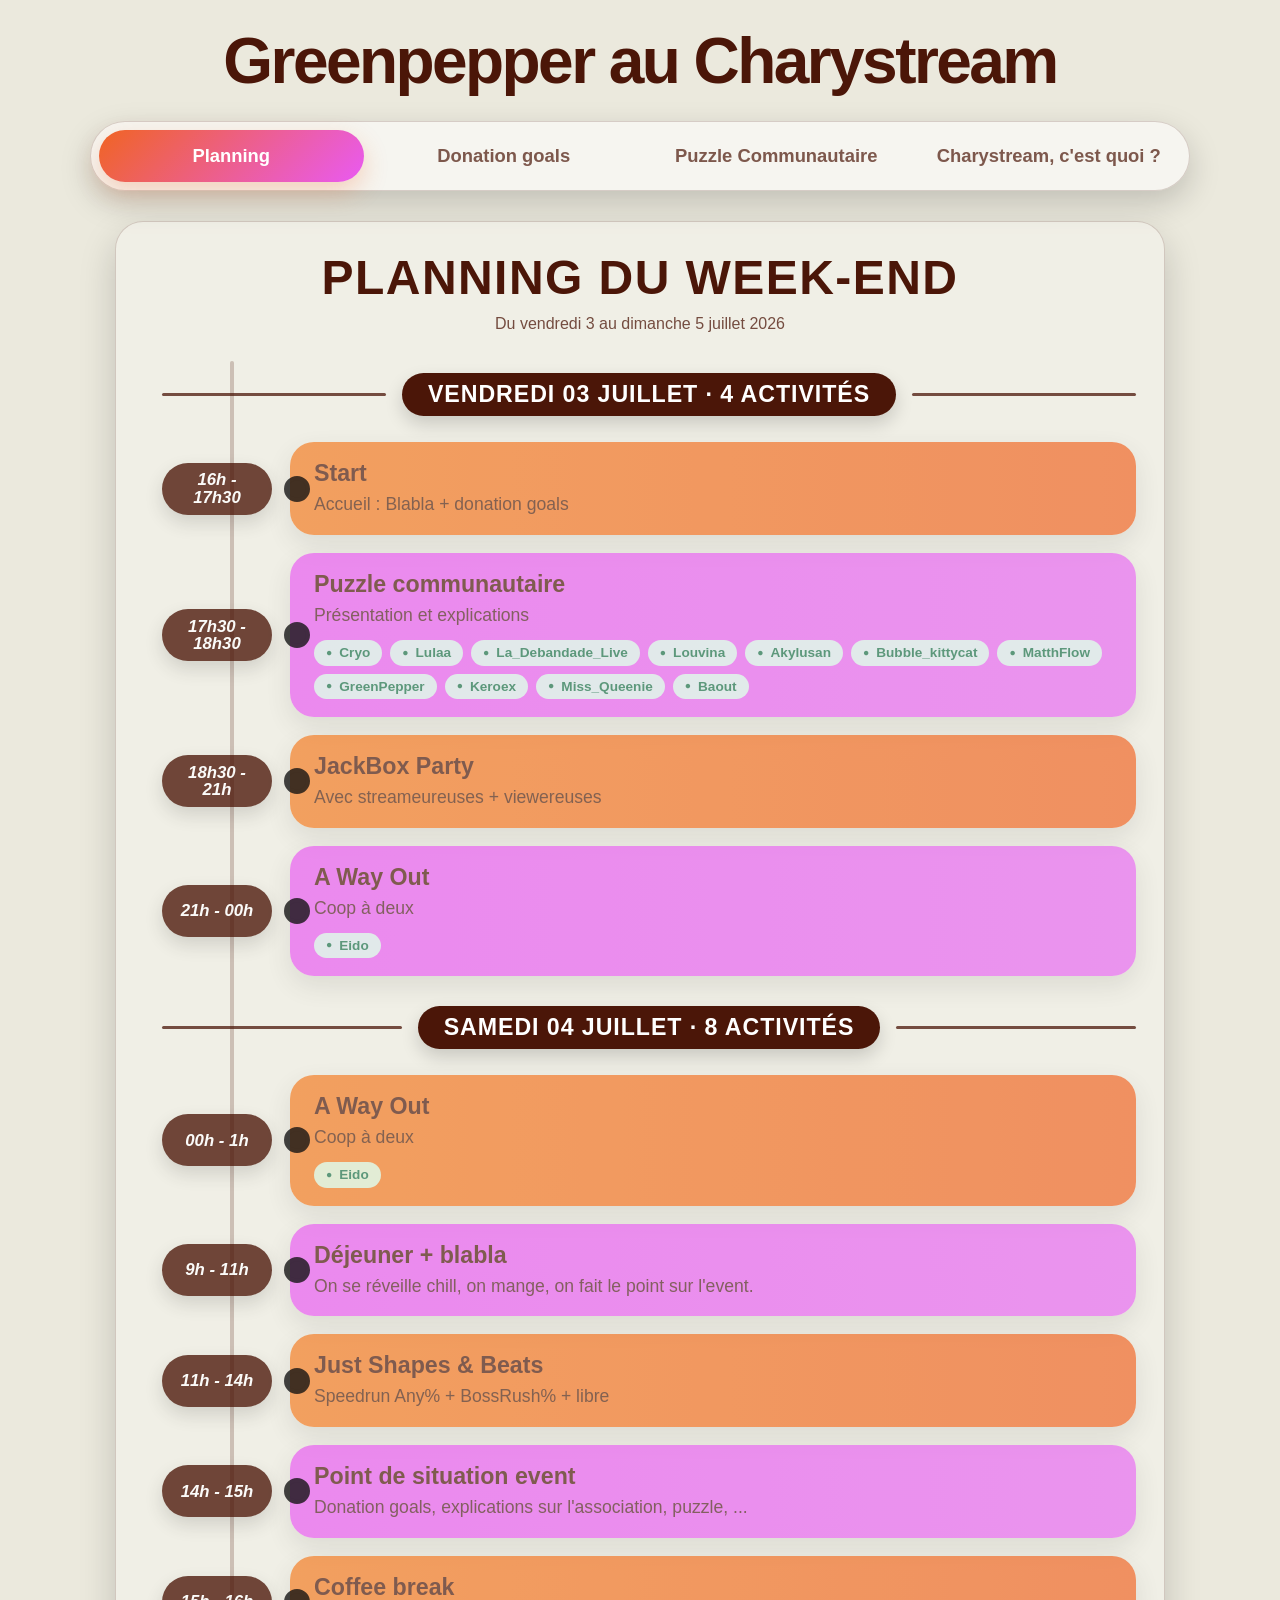
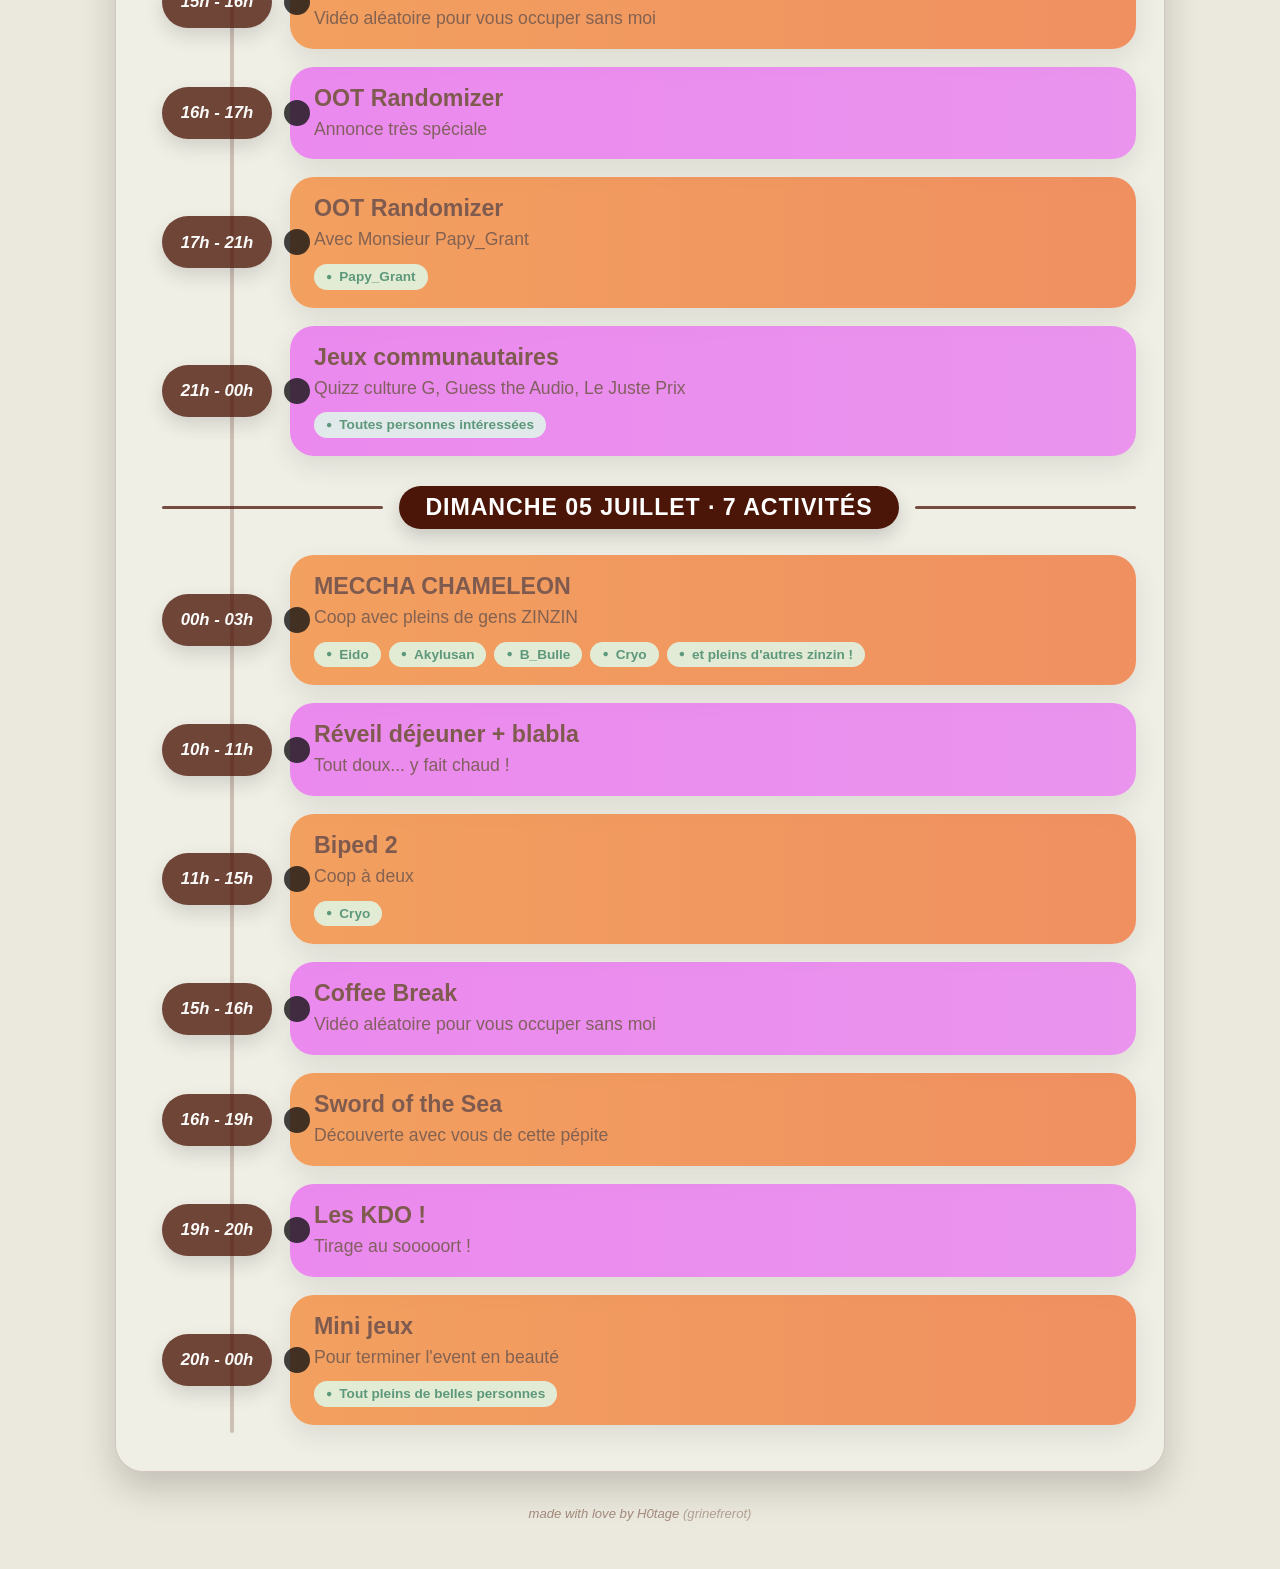
==== commit 68532324: "Add favicon and apple-touch-icon links to index.html" ====
--- a/index.html
+++ b/index.html
@@ -8,6 +8,8 @@
   <meta name="viewport" content="width=device-width, initial-scale=1">
 
   <link rel="stylesheet" href="css/style.css">
+  <link rel="icon" type="image/png" href="assets/favicon.png">
+  <link rel="apple-touch-icon" href="assets/favicon.png">
   <script src="js/app.js?v=3" defer></script>
 </head>
 
--- a/css/style.css
+++ b/css/style.css
@@ -500,6 +500,7 @@
 
 .schedule-time {
   position: relative;
+  z-index: 4;
   display: flex;
   align-items: center;
   align-self: center;
@@ -520,7 +521,8 @@
 .schedule-time::after {
   content: "";
   position: absolute;
-  right: -31px;
+  z-index: 5;
+  right: -38px;
   width: 18px;
   height: 18px;
   border: 4px solid var(--brown);
@@ -531,6 +533,14 @@
 .schedule-item.is-past .schedule-time::after {
   border-color: #111111;
   background: #111111;
+}
+
+.schedule-item.is-past .schedule-content {
+  opacity: 0.68;
+}
+
+.schedule-item.is-past .schedule-time {
+  opacity: 0.78;
 }
 
 .schedule-item.is-live .schedule-time::after {
@@ -588,7 +598,7 @@
 }
 
 .person-chip::before {
-  content: "\\25CF";
+  content: "●";
   margin-right: 7px;
   color: #18704a;
   font-size: 0.65rem;
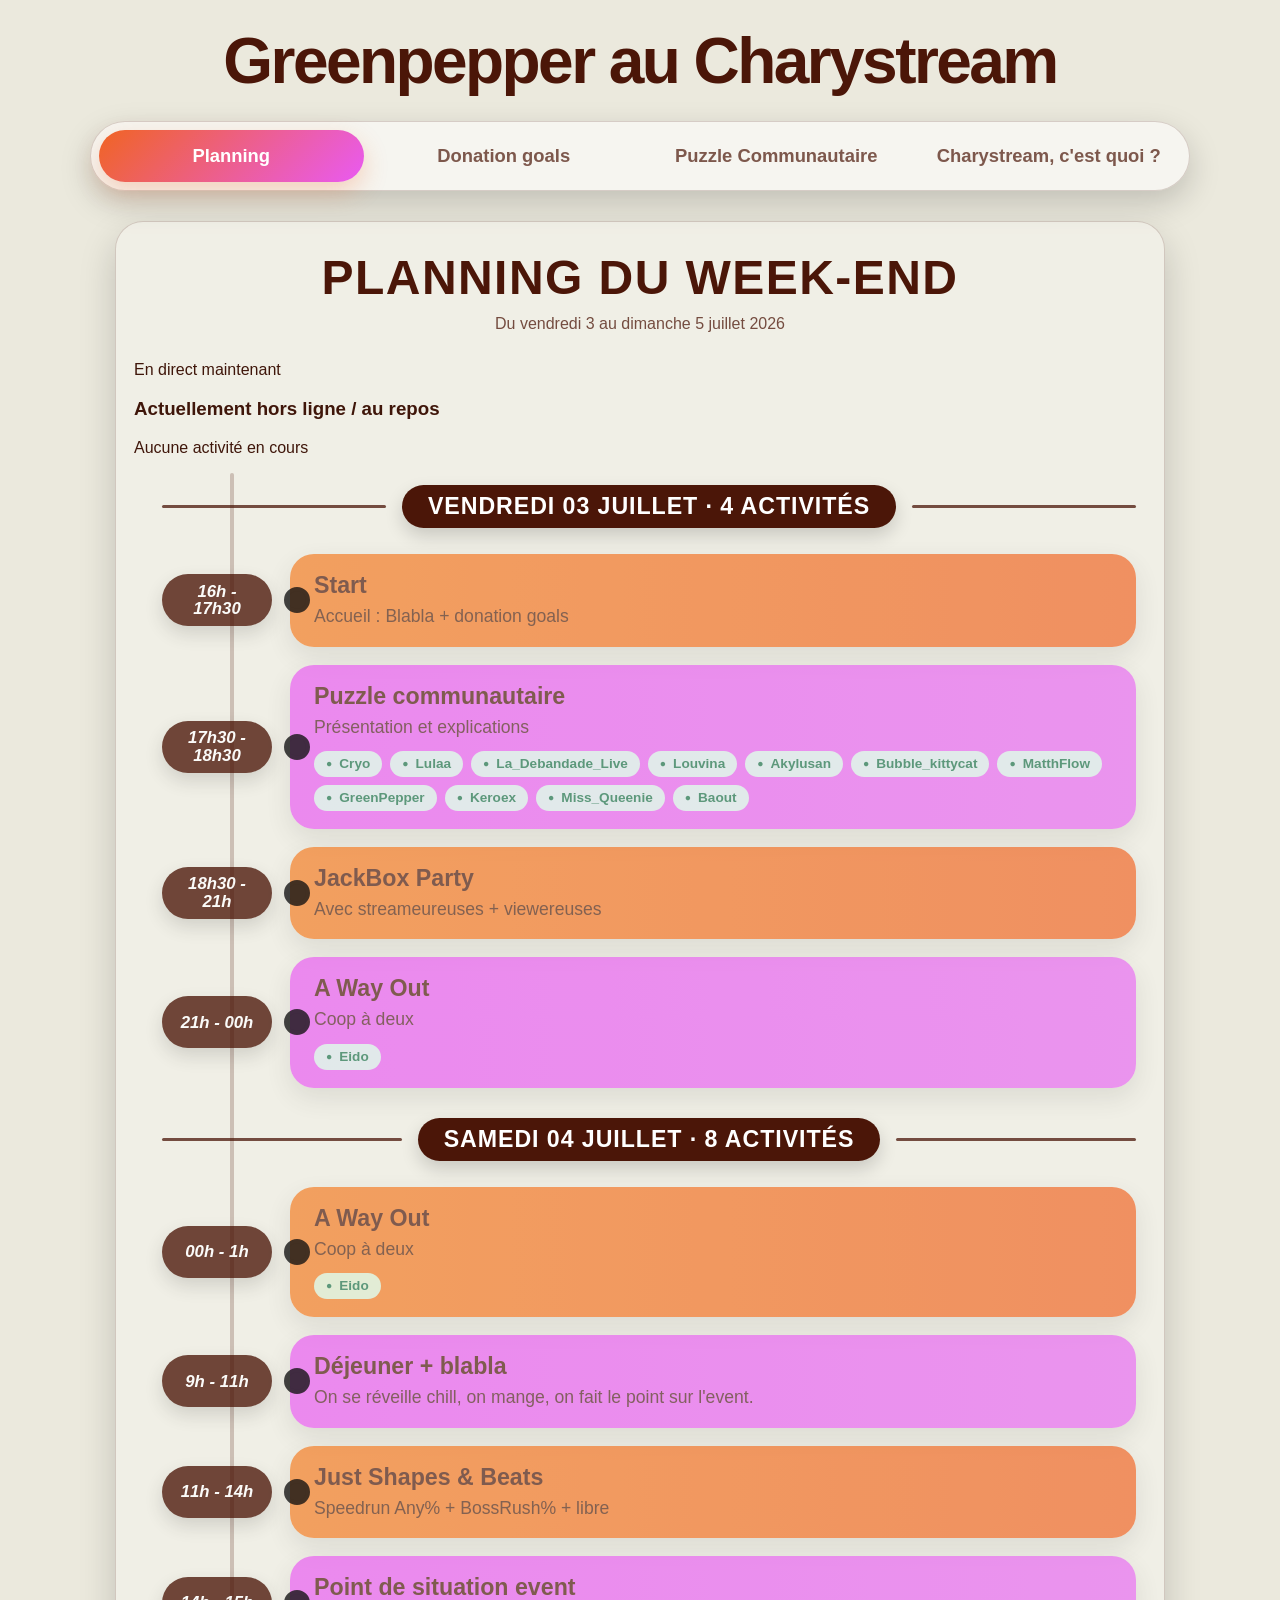
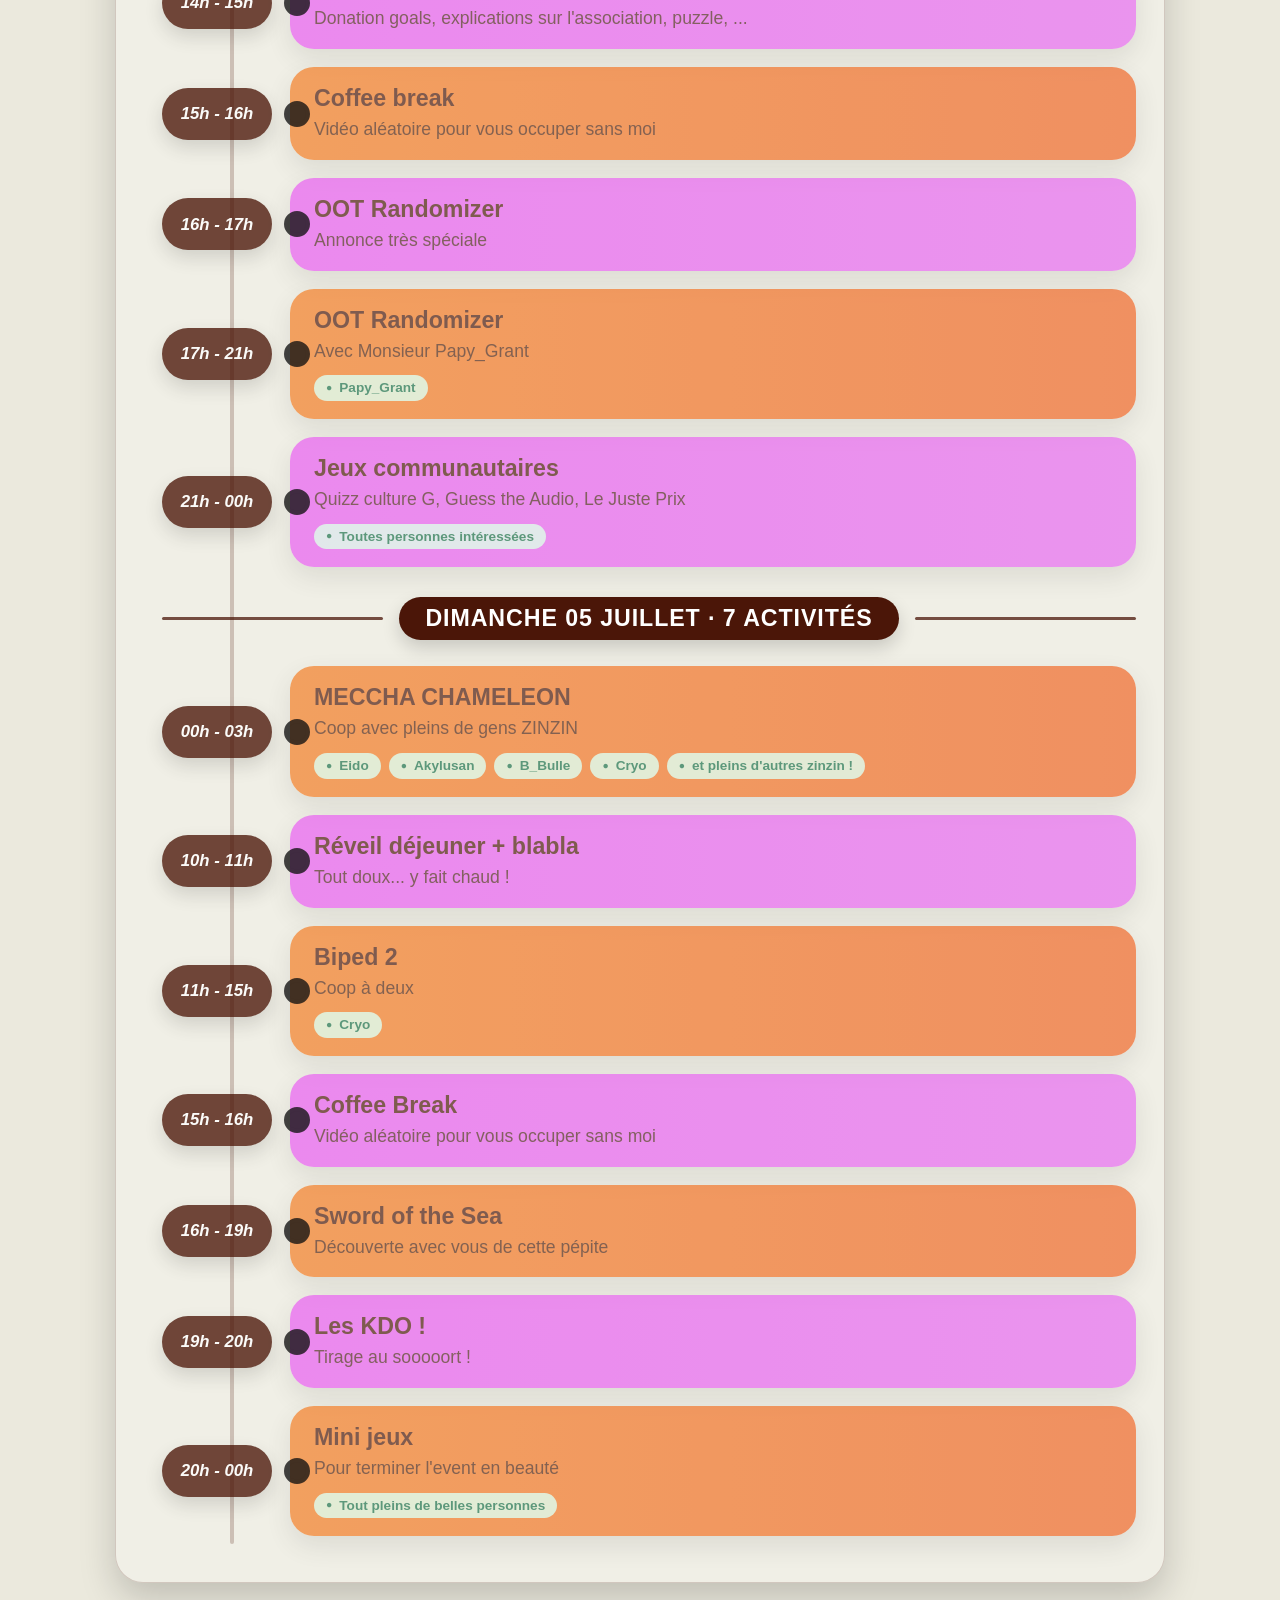
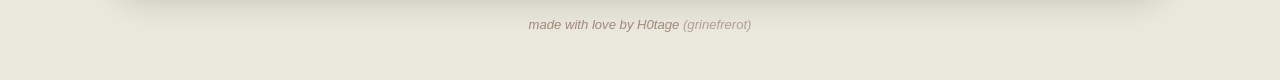
==== commit 8ad2ee97: "Add live status card to index.html" ====
--- a/index.html
+++ b/index.html
@@ -179,6 +179,15 @@
           <p>Du vendredi 3 au dimanche 5 juillet 2026</p>
         </header>
 
+        <div class="now-live-card is-rest" id="now-live" aria-live="polite">
+          <div class="now-live-status">
+          <span class="now-live-dot" aria-hidden="true"></span>
+          <span>En direct maintenant</span>
+        </div>
+
+  <h3 id="now-live-title">Actuellement hors ligne / au repos</h3>
+  <p id="now-live-time">Aucune activité en cours</p>
+</div>
         <div class="schedule-timeline" aria-label="Planning vertical du Charystream">
           <div class="day-separator">
             <span>Vendredi 03 juillet · 4 activités</span>
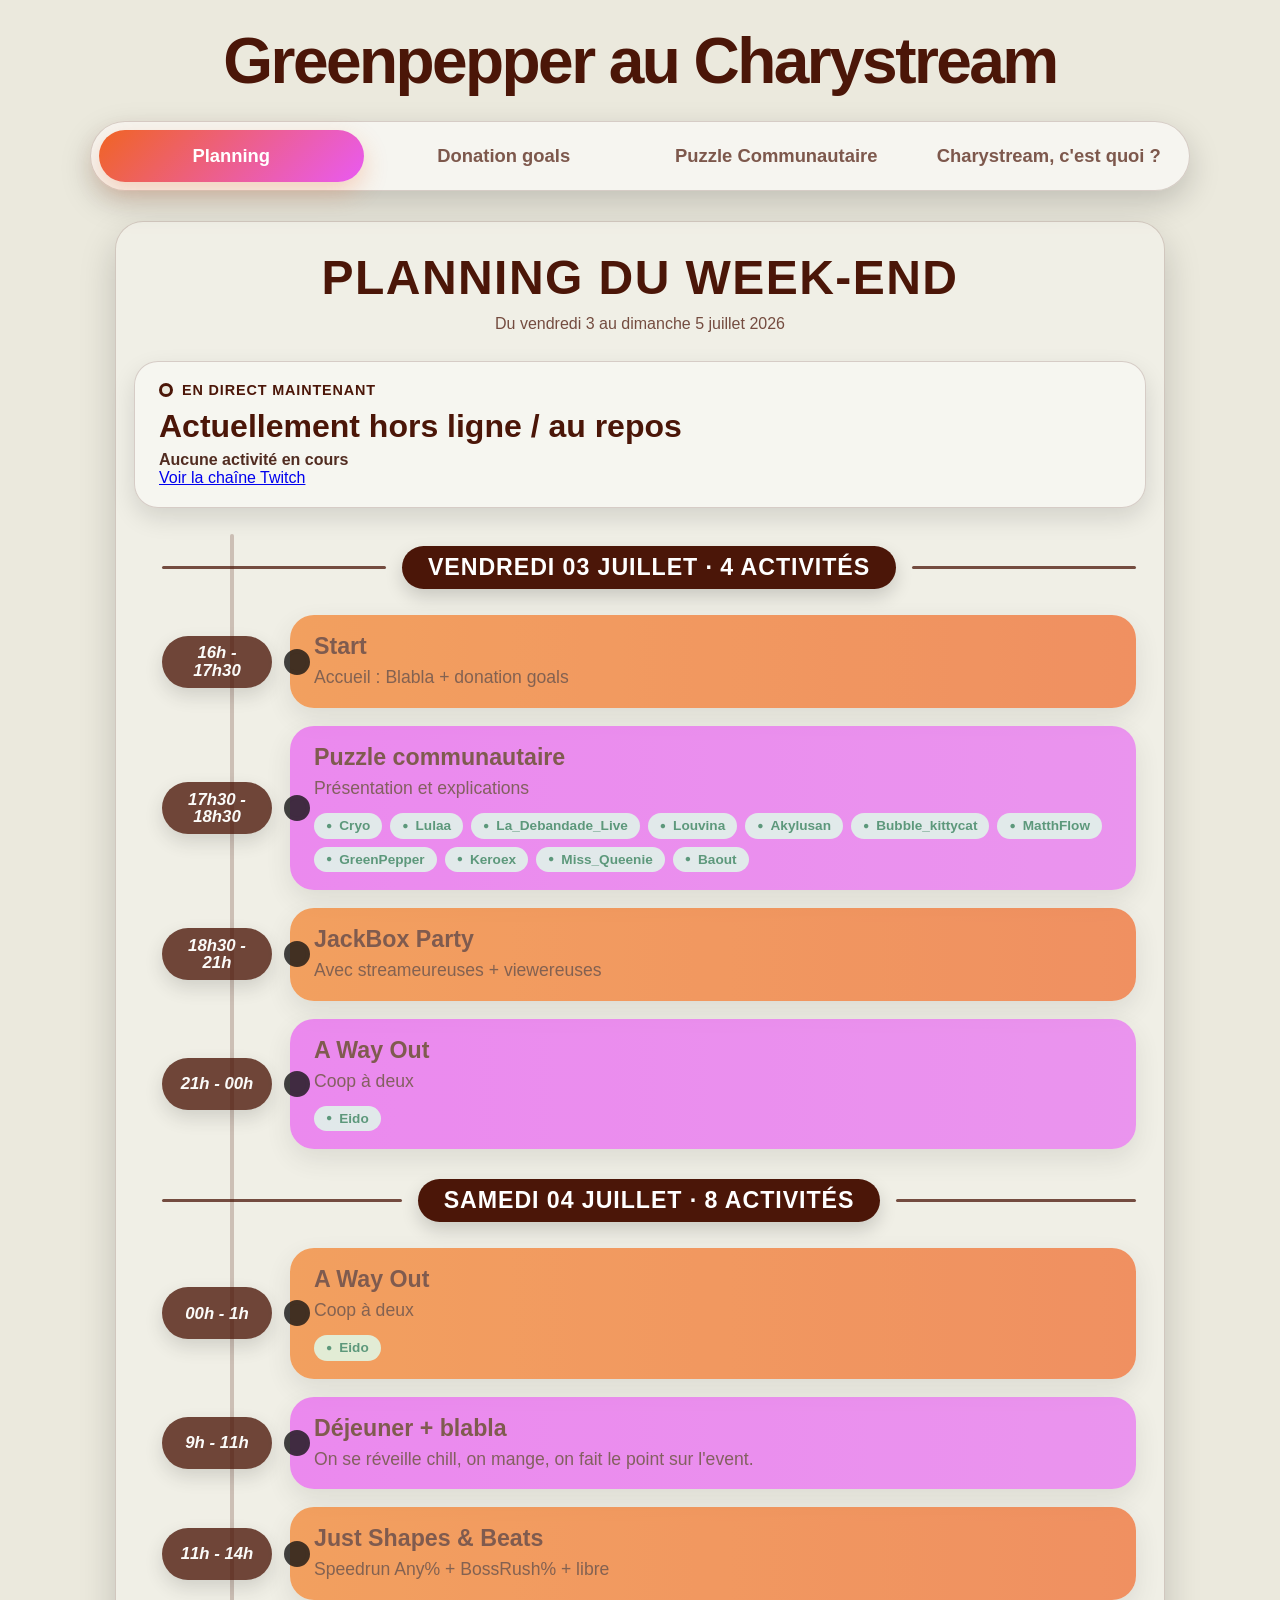
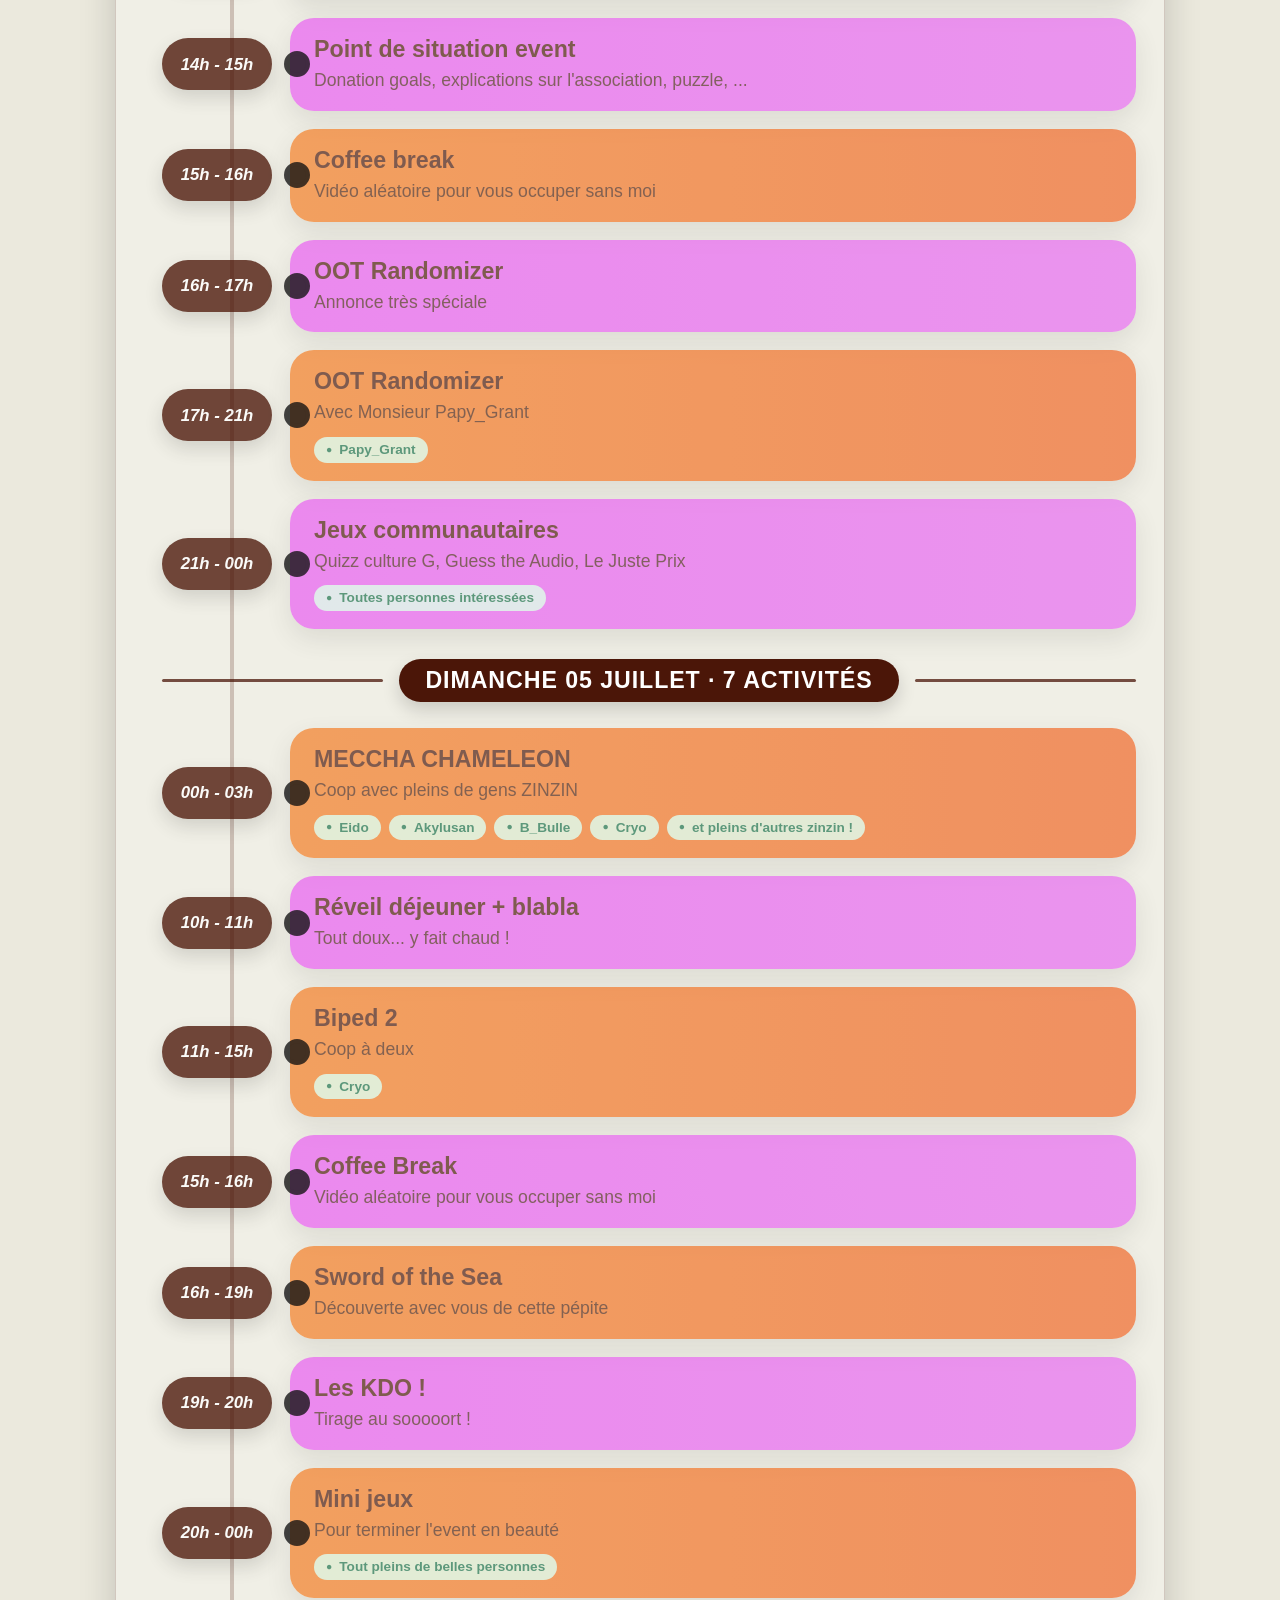
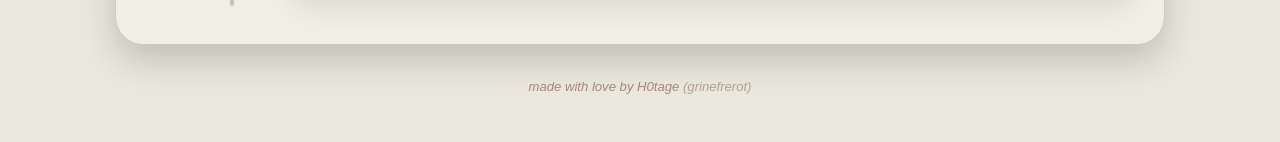
==== commit 93113350: "Refactor now live section in index.html" ====
--- a/index.html
+++ b/index.html
@@ -180,13 +180,27 @@
         </header>
 
         <div class="now-live-card is-rest" id="now-live" aria-live="polite">
-          <div class="now-live-status">
-          <span class="now-live-dot" aria-hidden="true"></span>
-          <span>En direct maintenant</span>
-        </div>
-
-  <h3 id="now-live-title">Actuellement hors ligne / au repos</h3>
-  <p id="now-live-time">Aucune activité en cours</p>
+  <div class="now-live-main">
+    <div class="now-live-text">
+      <div class="now-live-status">
+        <span class="now-live-dot" aria-hidden="true"></span>
+        <span>En direct maintenant</span>
+      </div>
+
+      <h3 id="now-live-title">Actuellement hors ligne / au repos</h3>
+      <p id="now-live-time">Aucune activité en cours</p>
+    </div>
+
+    <a
+      class="now-live-button"
+      id="now-live-link"
+      href="https://www.twitch.tv/greenpepperch"
+      target="_blank"
+      rel="noopener"
+    >
+      Voir la chaîne Twitch
+    </a>
+  </div>
 </div>
         <div class="schedule-timeline" aria-label="Planning vertical du Charystream">
           <div class="day-separator">
--- a/css/style.css
+++ b/css/style.css
@@ -436,6 +436,65 @@
    Schedule
    ================================ */
 
+/* ================================
+   Planning — en direct maintenant
+   ================================ */
+
+.now-live-card {
+  margin: 0 auto 26px;
+  padding: 20px 24px;
+  border: 1px solid var(--border);
+  border-radius: 24px;
+  box-shadow: 0 10px 24px var(--soft-shadow);
+}
+
+.now-live-card.is-rest {
+  background: rgba(255, 255, 255, 0.42);
+}
+
+.now-live-card.is-live {
+  background: var(--gradient-card);
+}
+
+.now-live-status {
+  display: inline-flex;
+  align-items: center;
+  gap: 9px;
+  margin-bottom: 10px;
+  color: var(--brown);
+  font-size: 0.9rem;
+  font-weight: 900;
+  letter-spacing: 0.06em;
+  text-transform: uppercase;
+}
+
+.now-live-dot {
+  width: 14px;
+  height: 14px;
+  border: 3px solid var(--brown);
+  border-radius: 50%;
+  background: var(--page-bg);
+}
+
+.now-live-card.is-live .now-live-dot {
+  border-color: #18704a;
+  background: #36e66f;
+  animation: livePulse 2.2s ease-in-out infinite;
+}
+
+.now-live-card h3 {
+  margin: 0 0 6px;
+  color: var(--brown);
+  font-size: clamp(1.35rem, 3vw, 2rem);
+}
+
+.now-live-card p {
+  margin: 0;
+  color: rgba(63, 22, 10, 0.9);
+  font-size: 1rem;
+  font-weight: 800;
+}
+
 .schedule-timeline {
   position: relative;
   display: flex;
@@ -902,6 +961,12 @@
     border-radius: 20px;
   }
 
+.now-live-card {
+  margin-bottom: 22px;
+  padding: 18px 16px;
+  border-radius: 20px;
+}
+   
   .puzzle-board,
   .charystream-board {
     padding: 24px 12px 30px;
